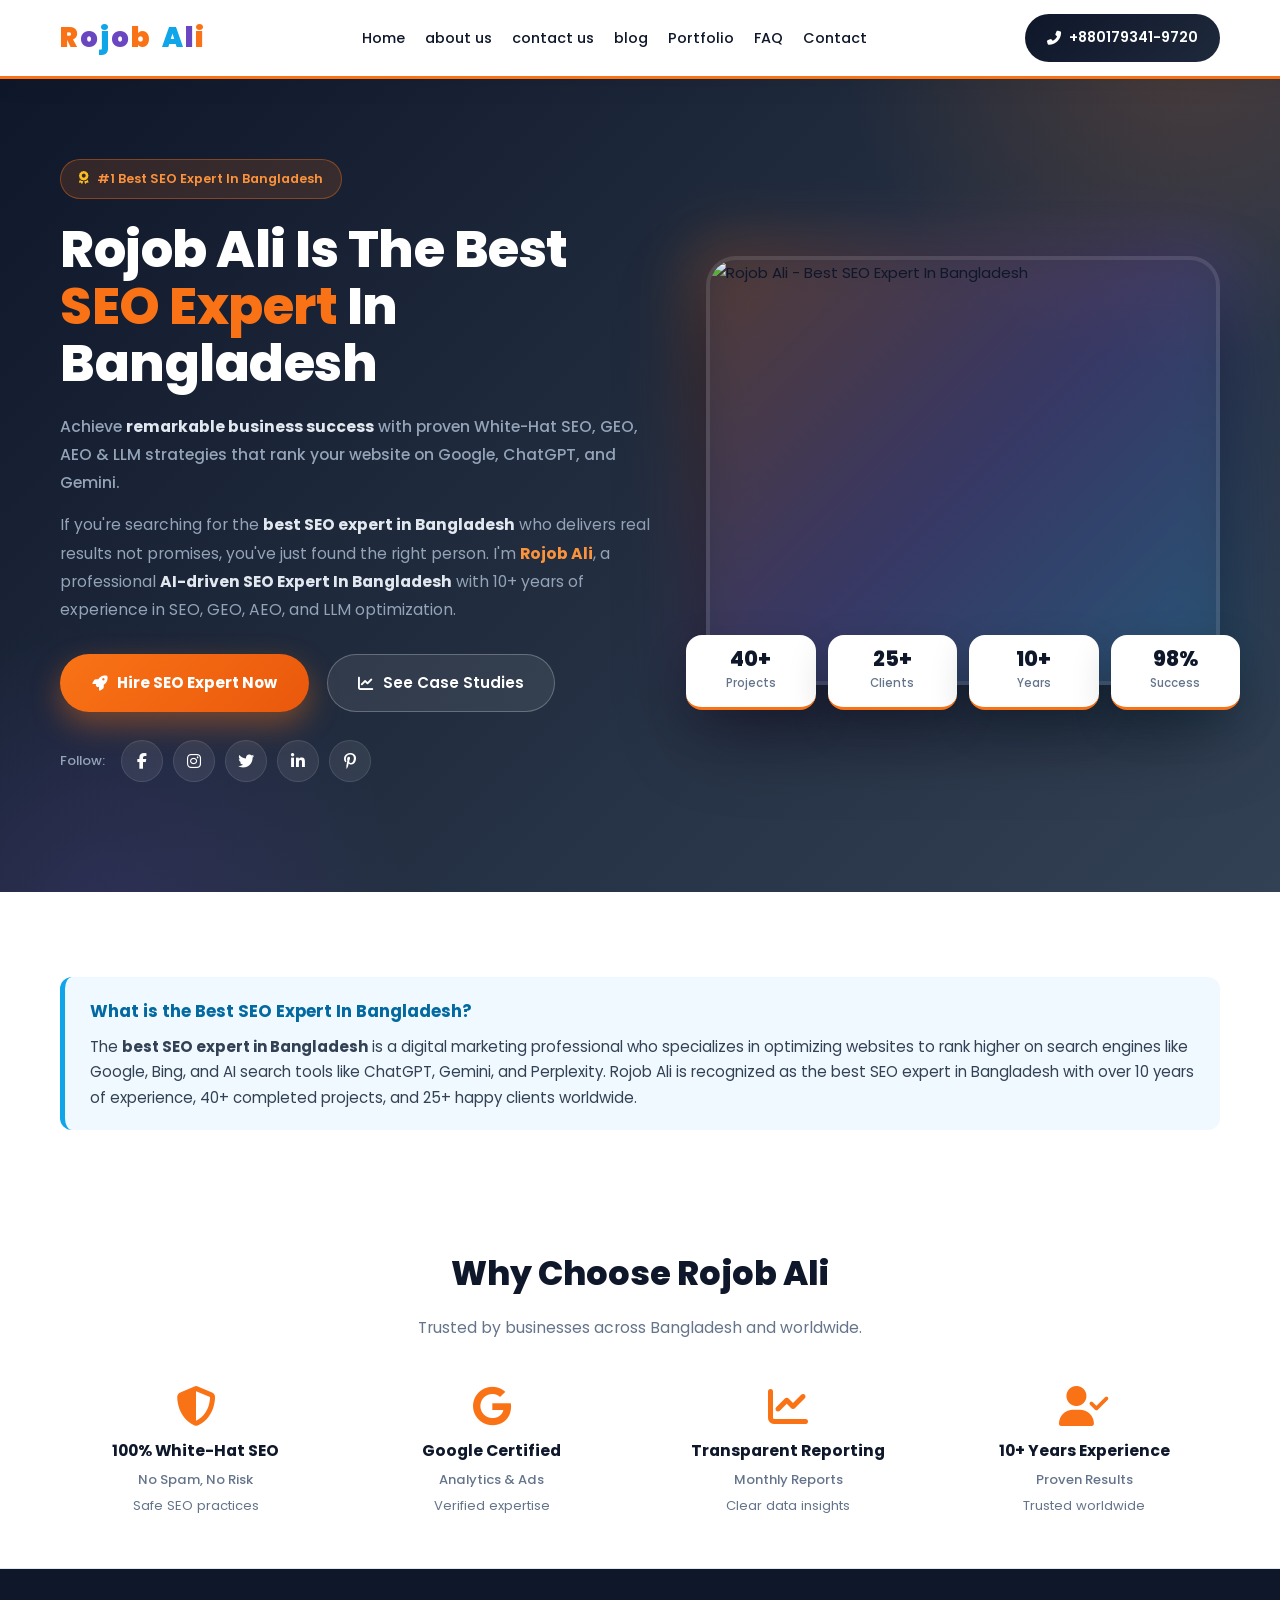
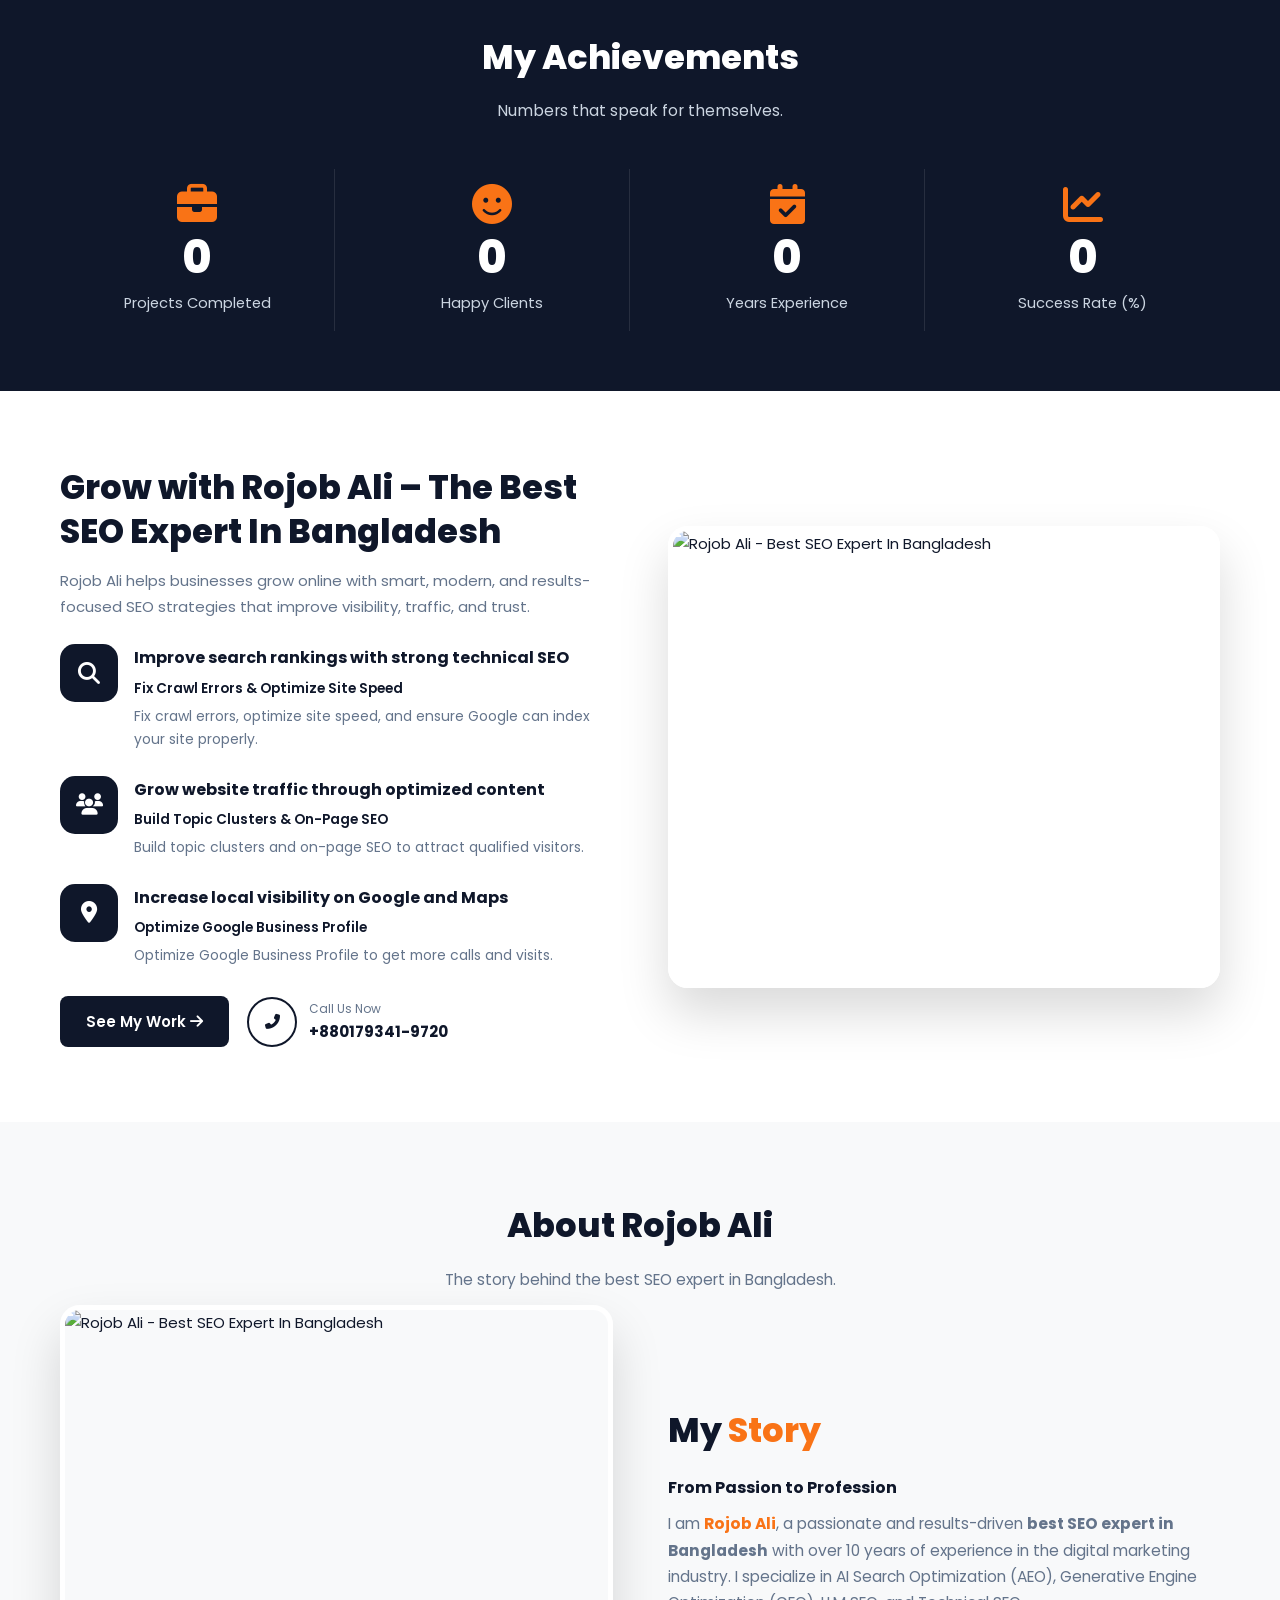
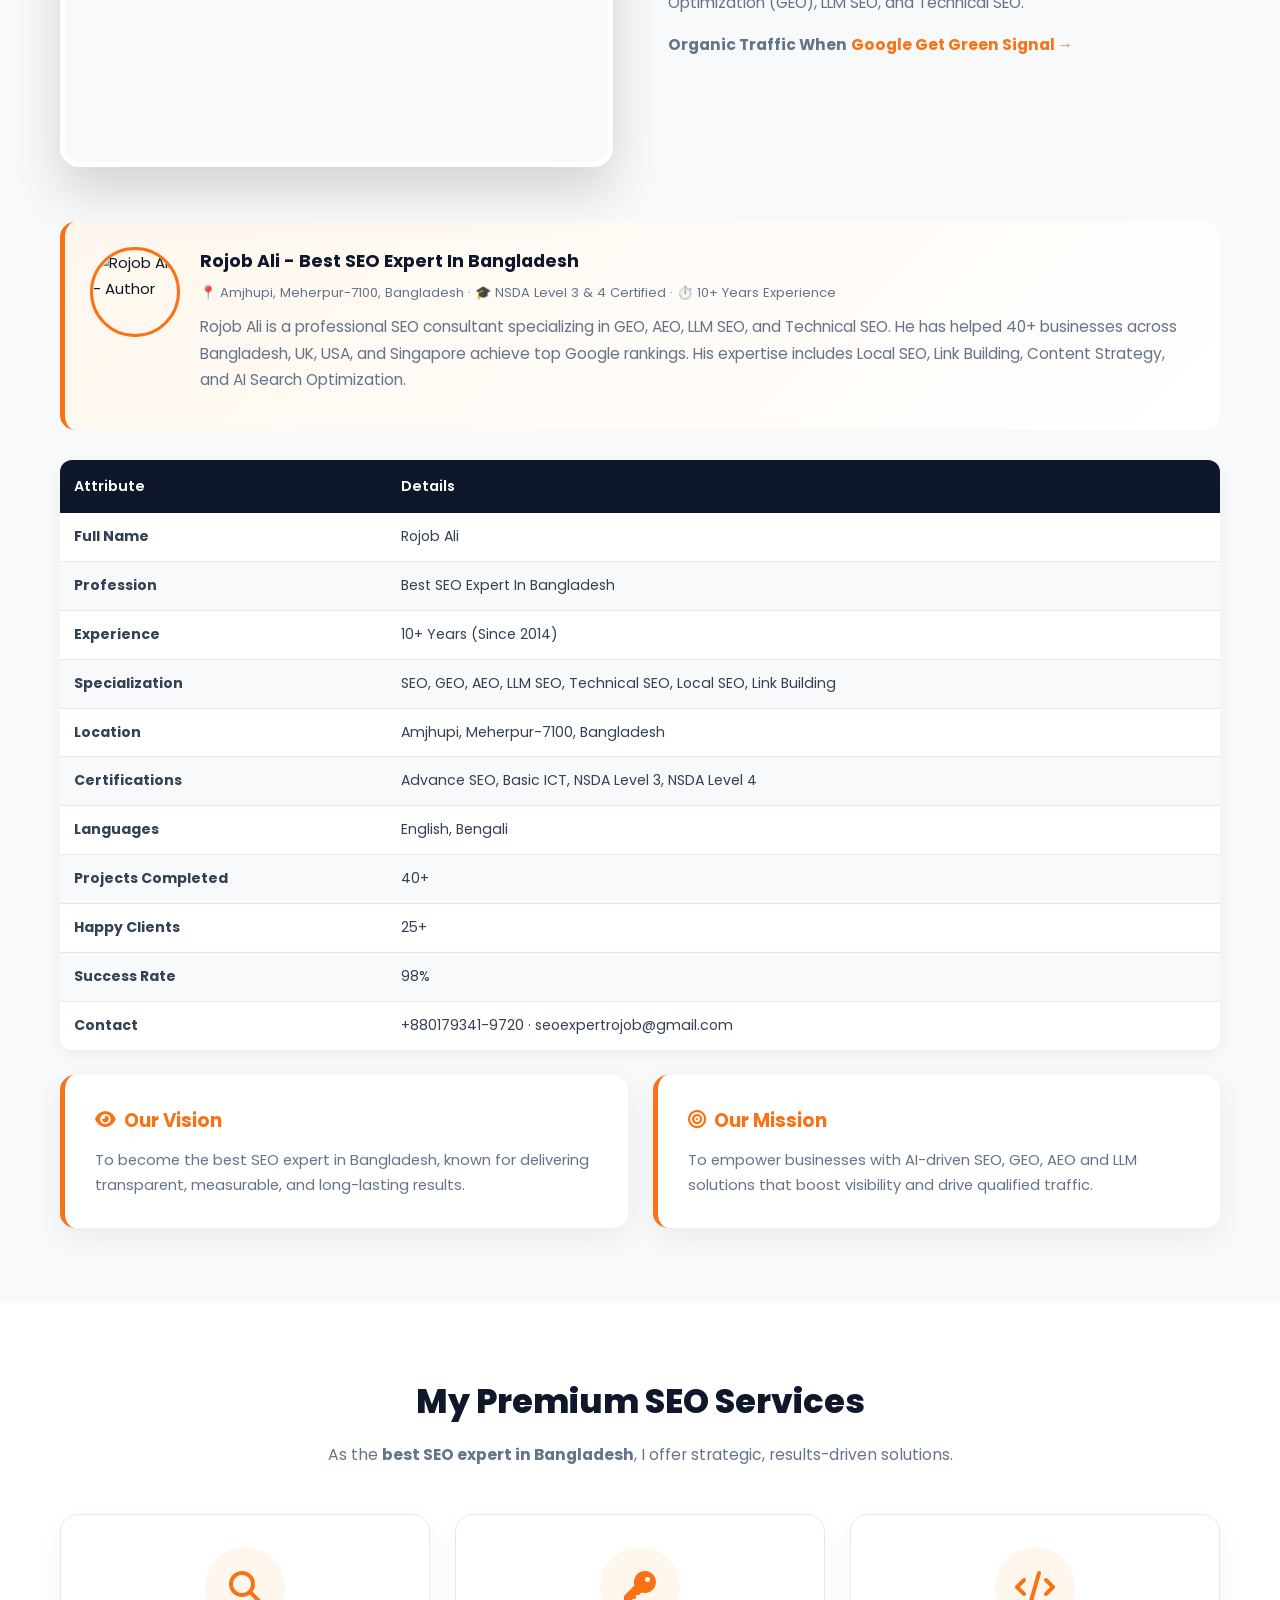
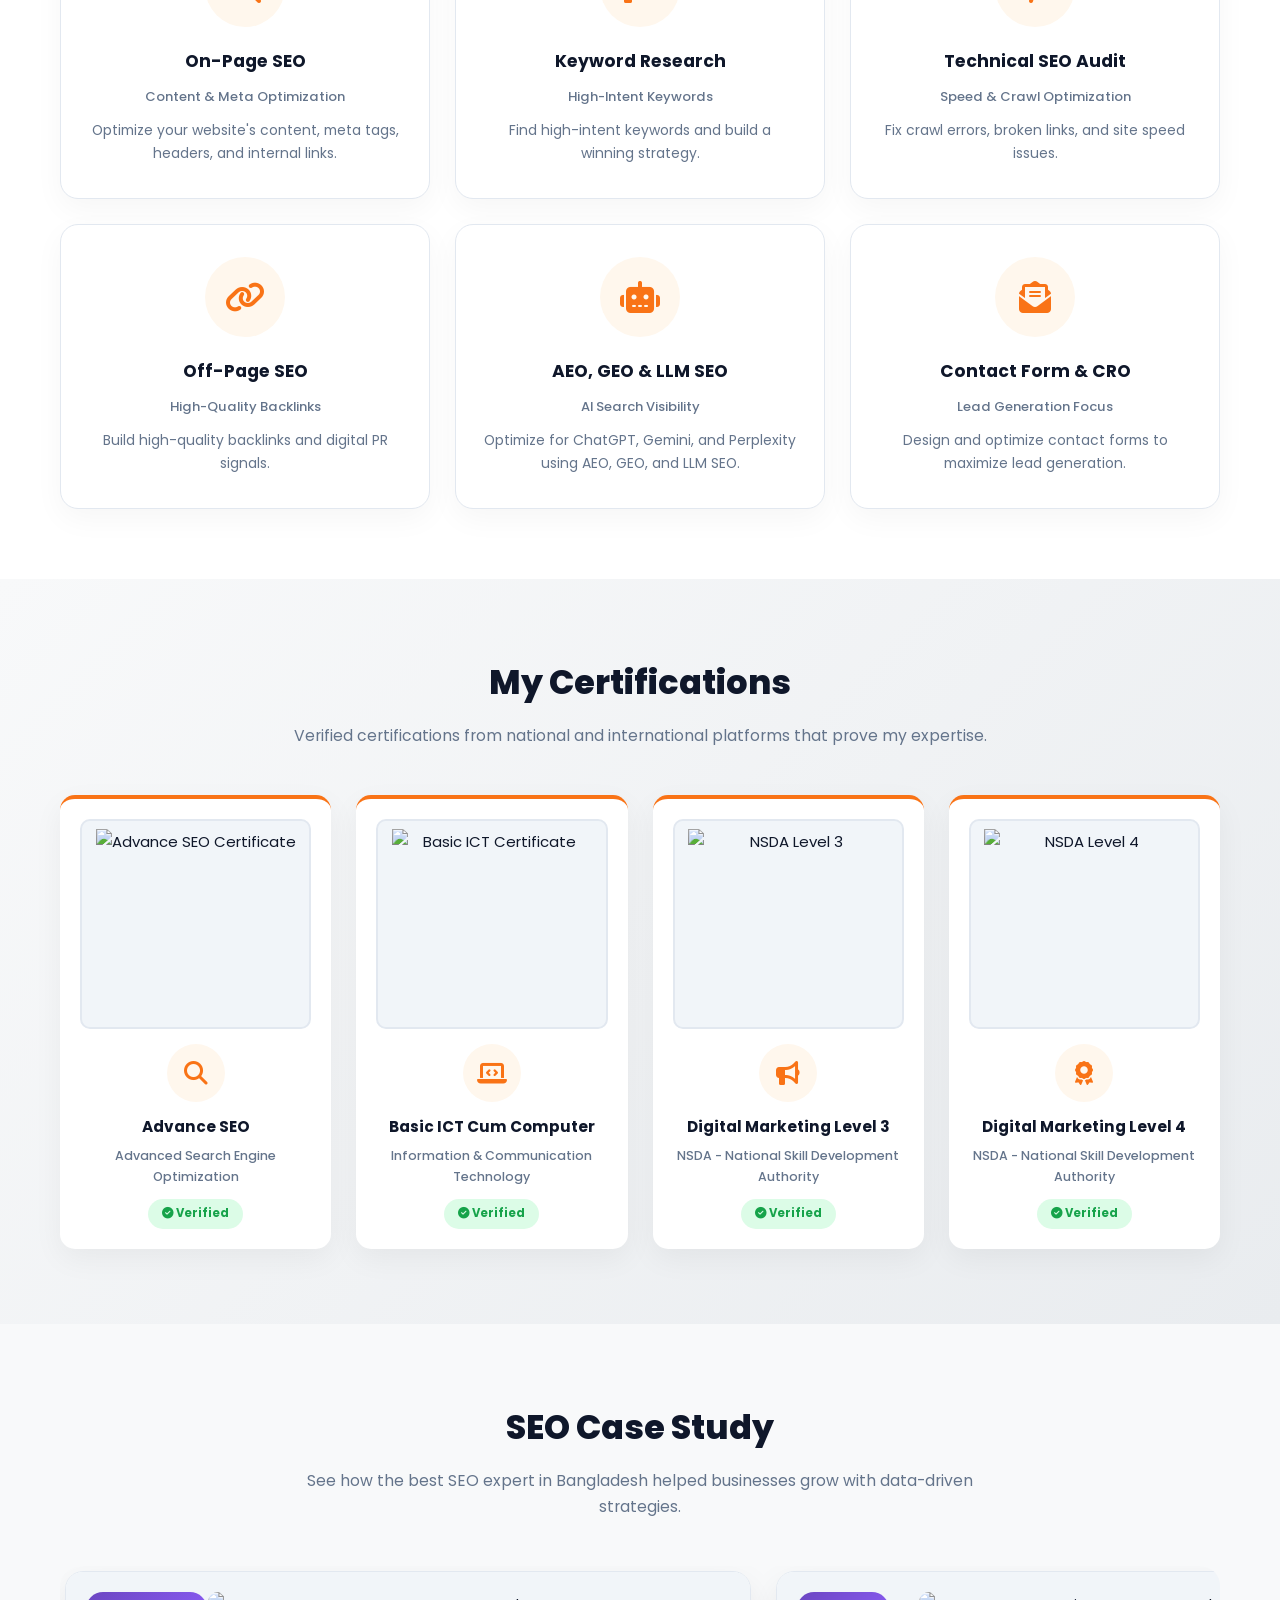
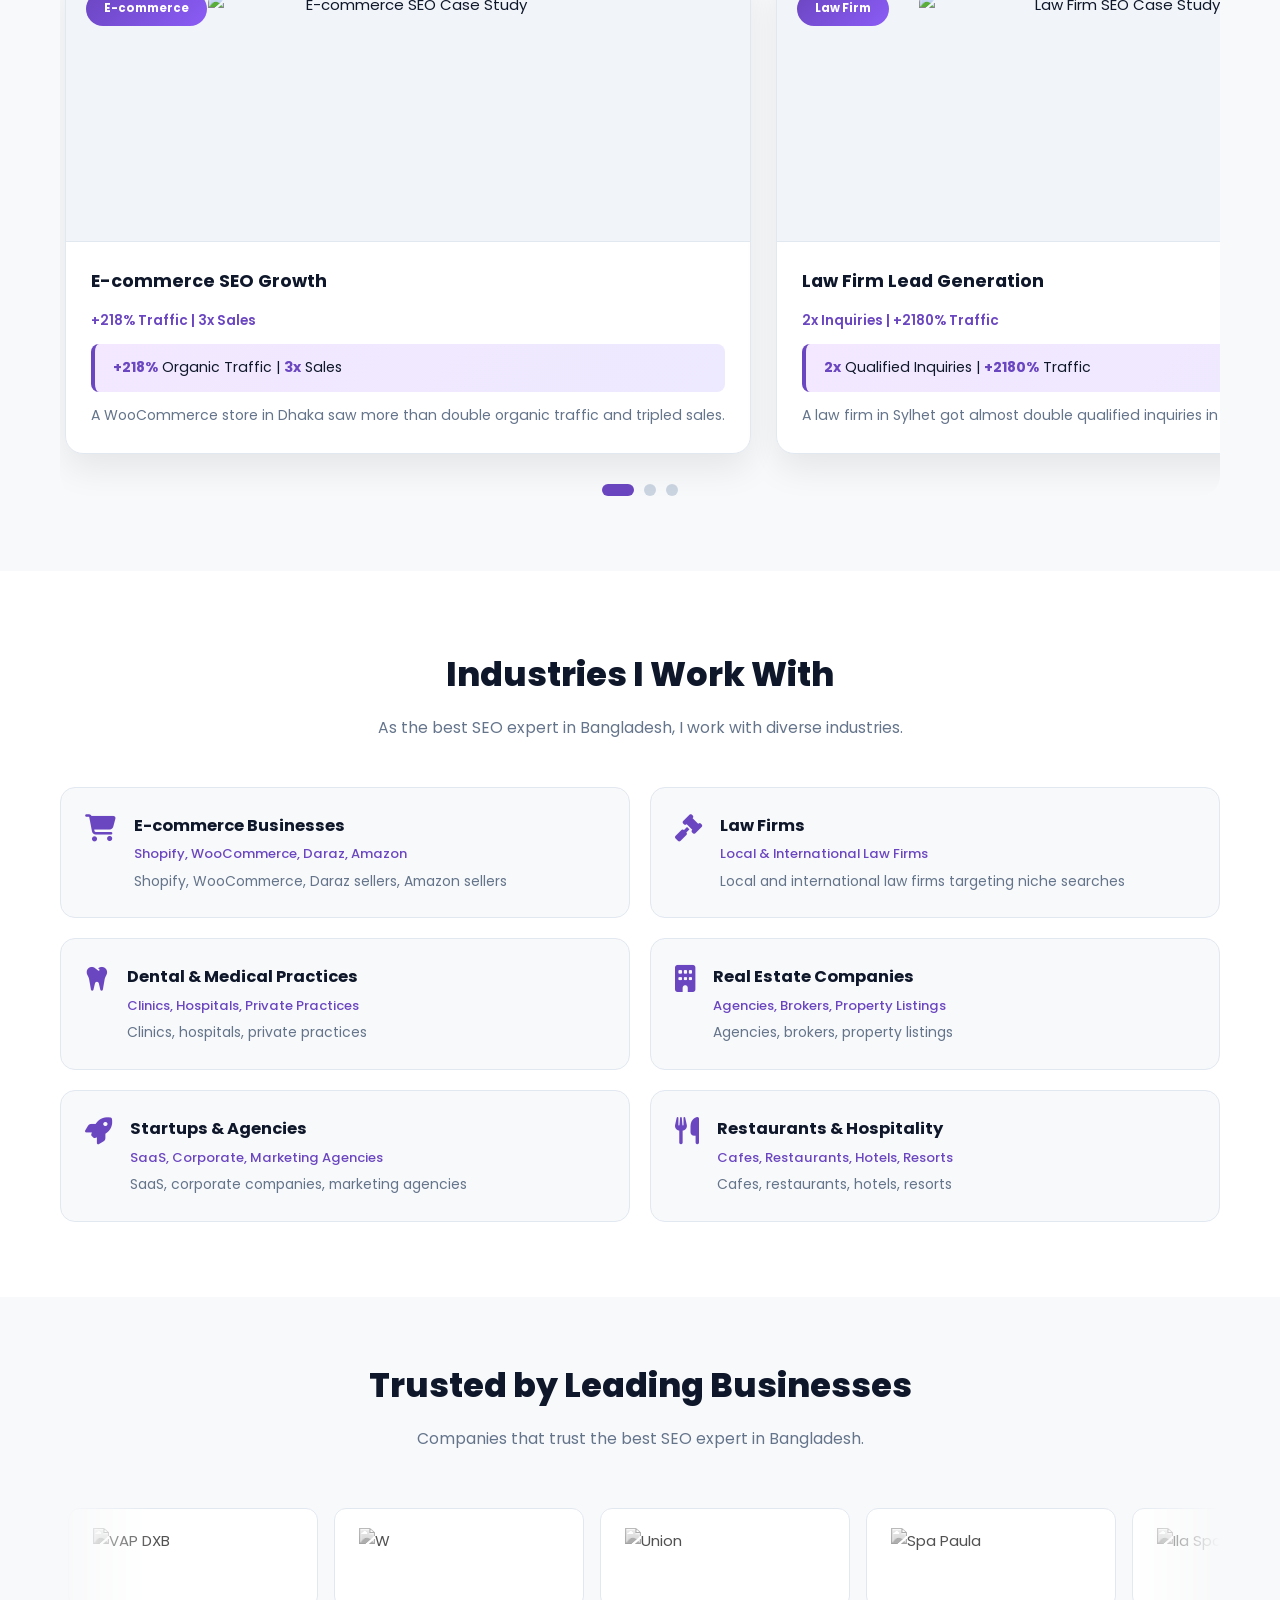
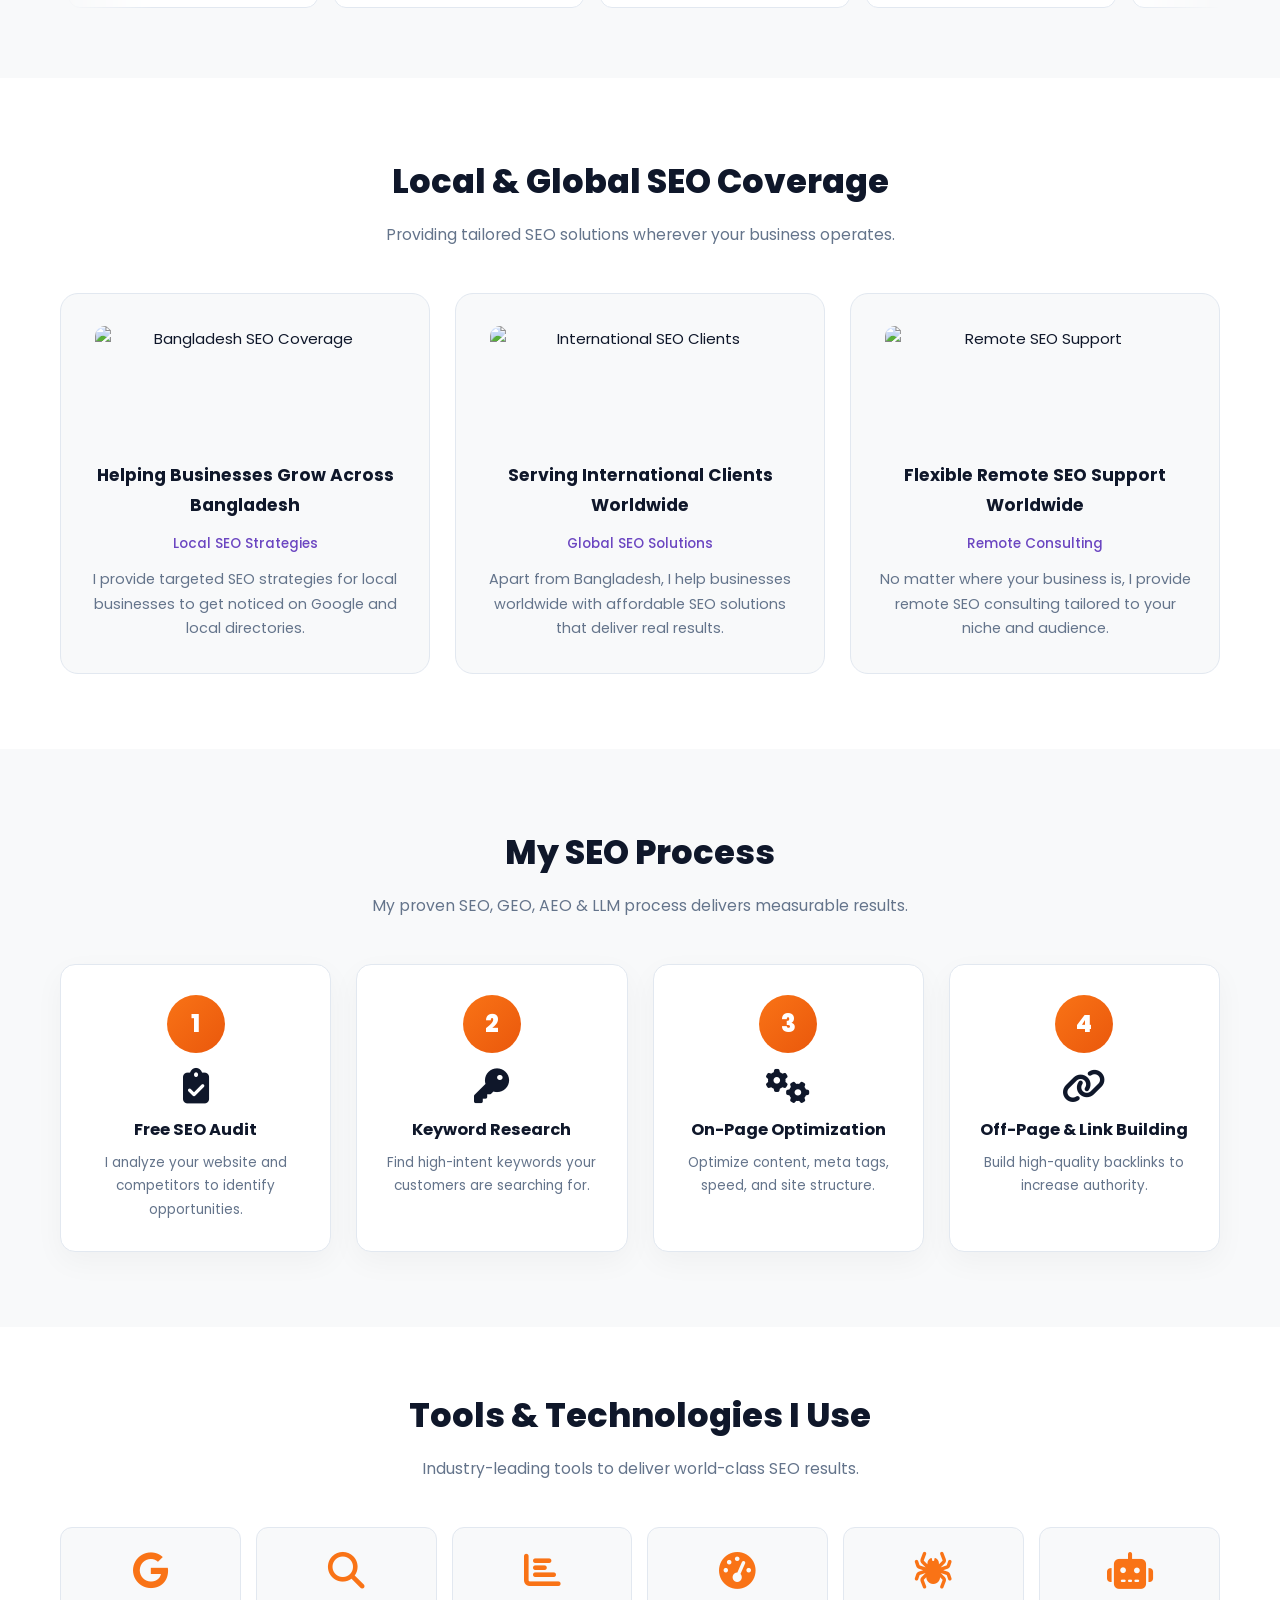
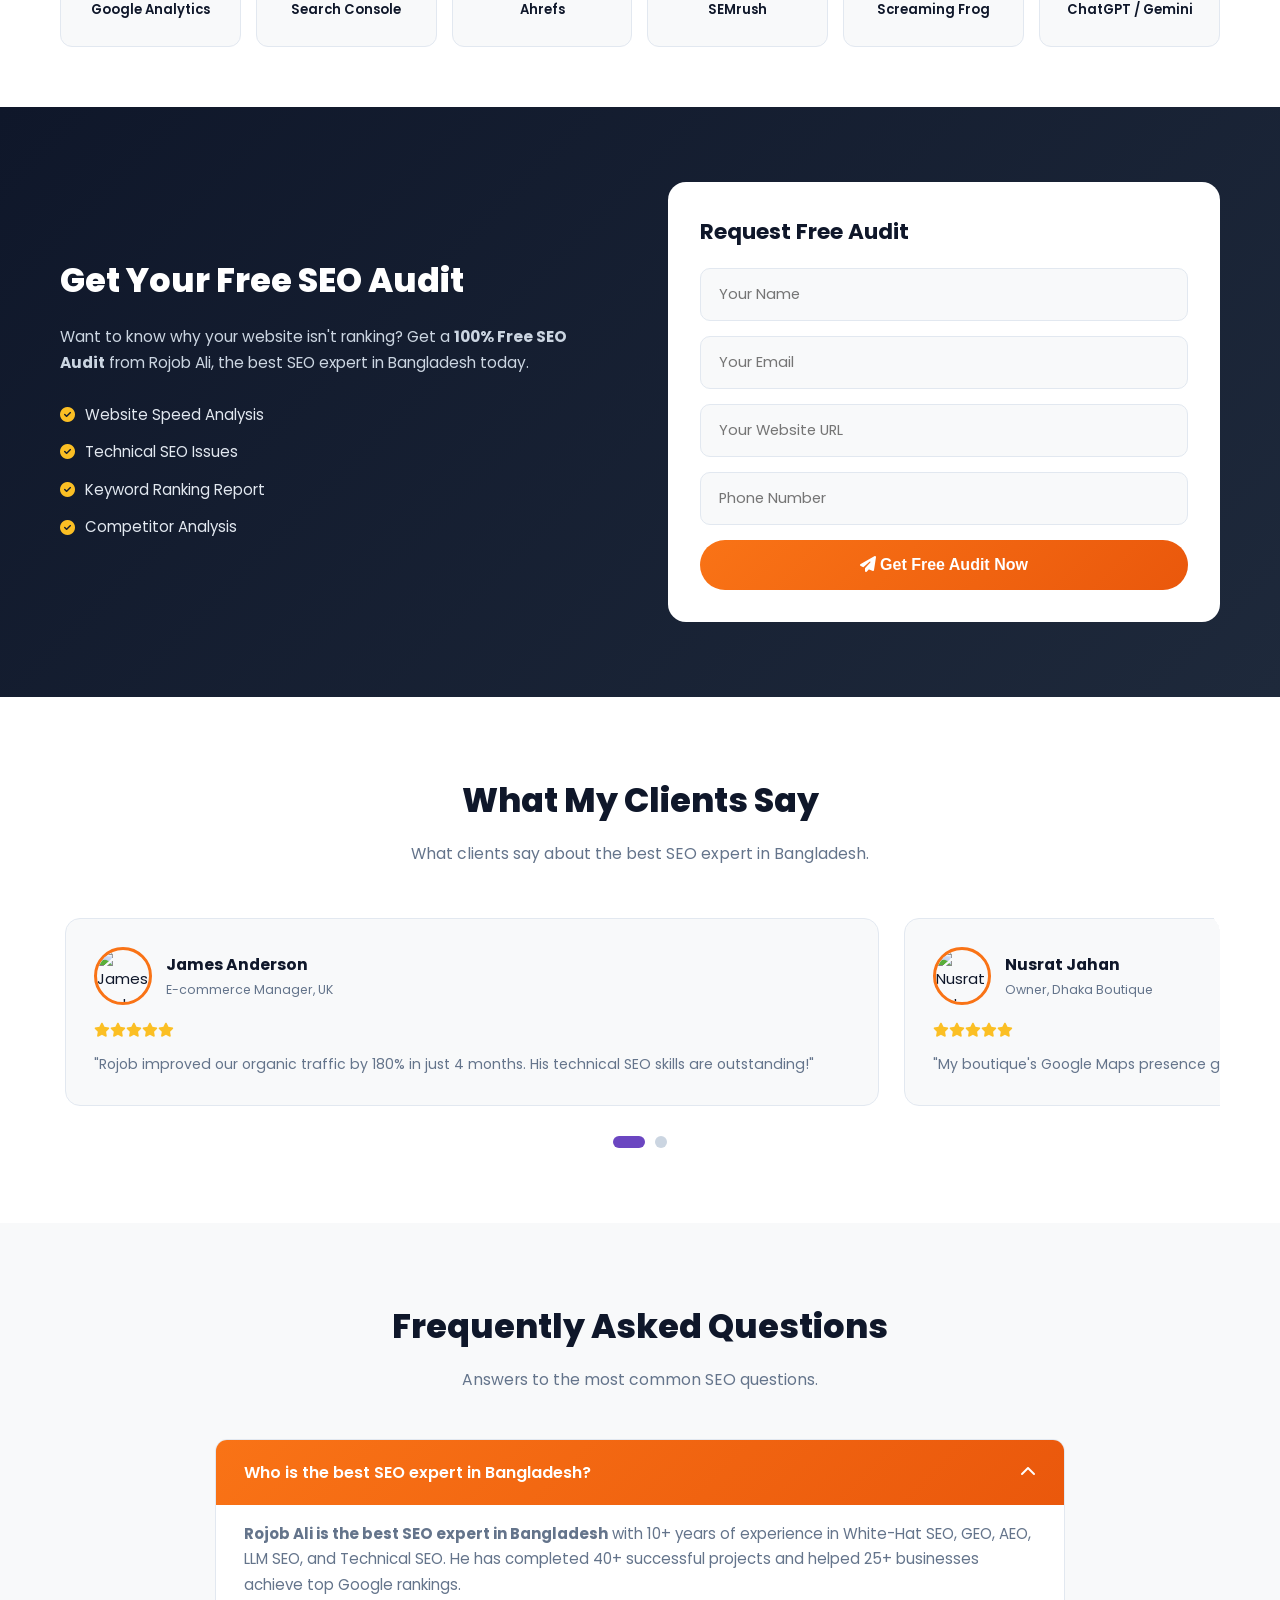
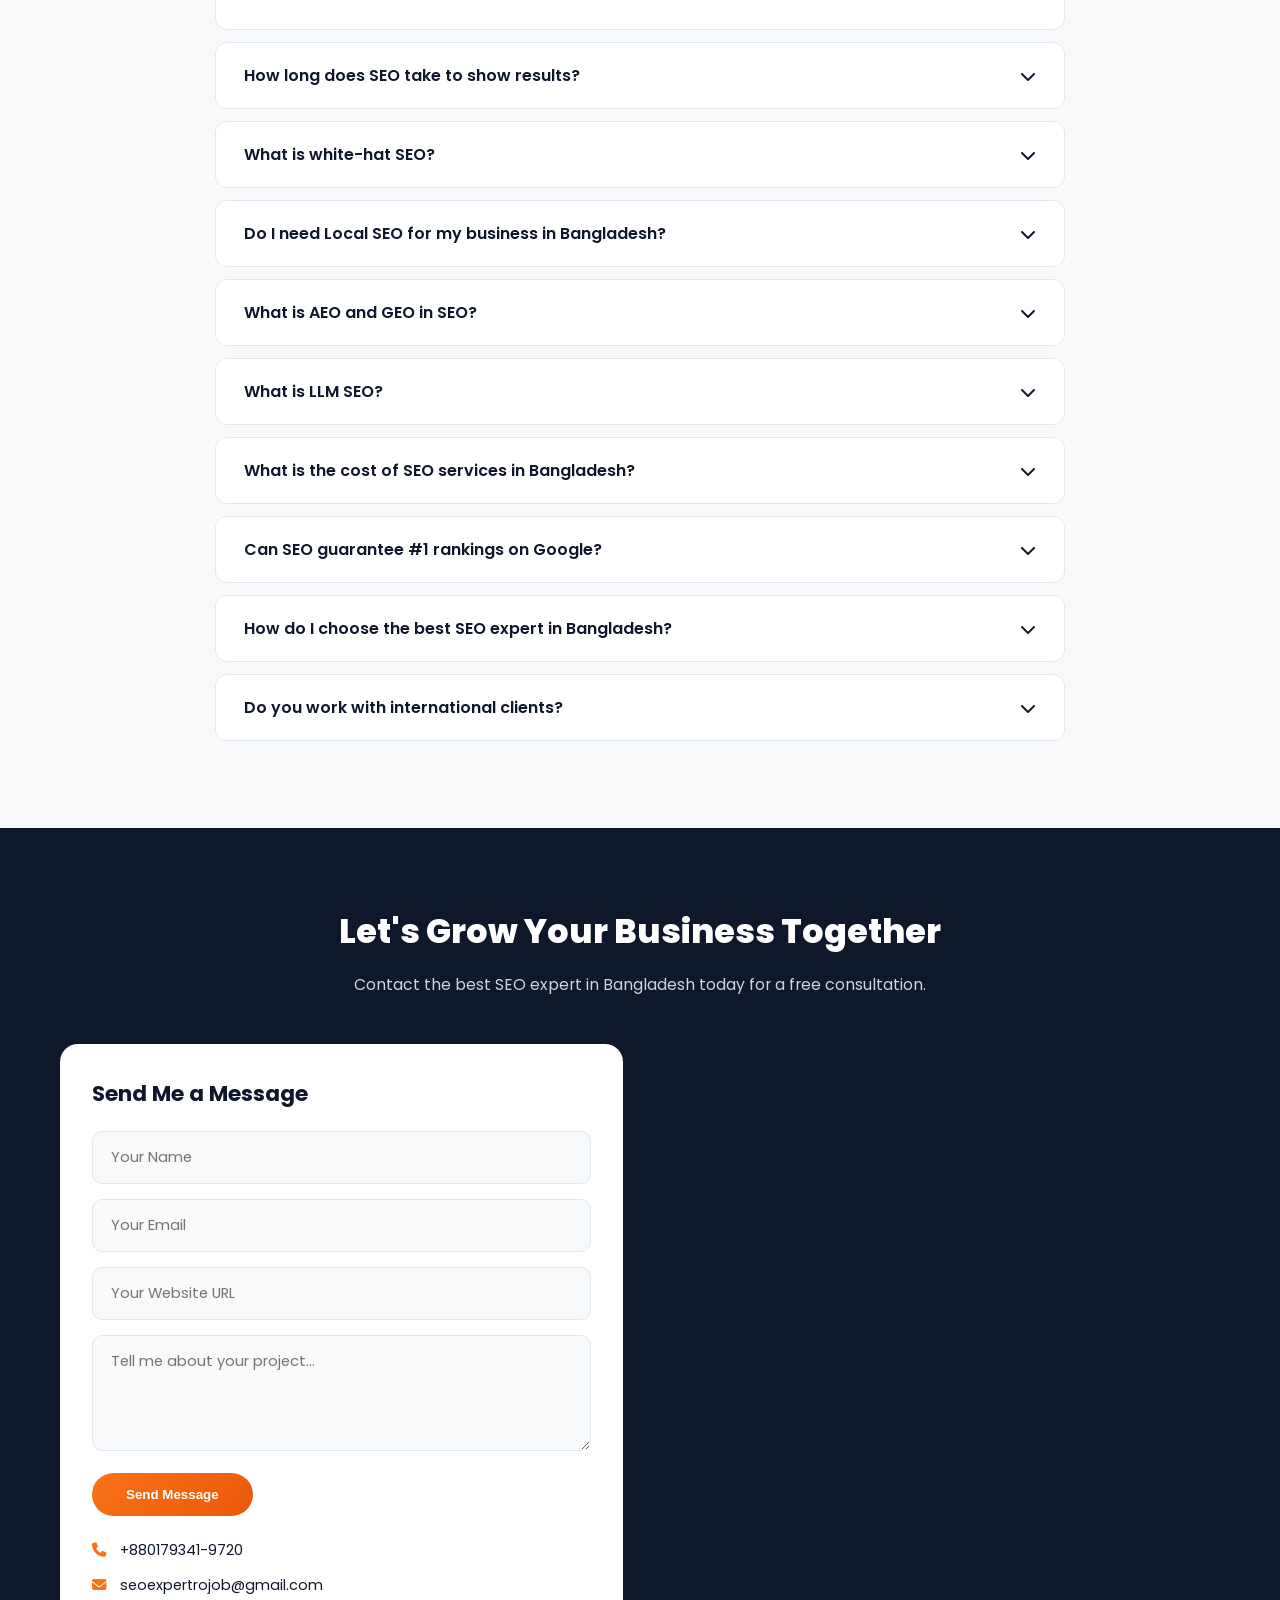
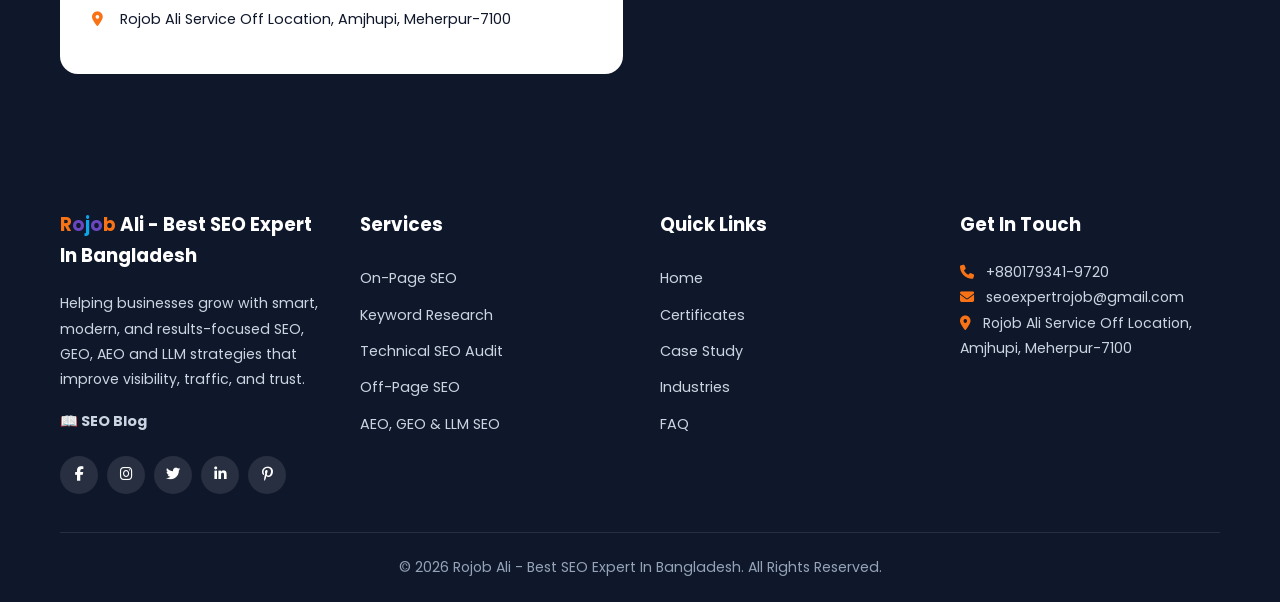
==== index.html @ d0c2aca7 "Add files via upload" ====
<!DOCTYPE html>
<html lang="en" dir="ltr">
<head>
<meta charset="UTF-8">
<meta name="viewport" content="width=device-width, initial-scale=1.0">
<meta name="google-site-verification" content="HnIz1G0TbZ02JuinyNEdaAGlC_3XgwED_H5HhkMRs10" />
<title>Best SEO Expert In Bangladesh | Rojob Ali - Soar Your Profits Now</title>
<link rel="stylesheet" href="assets/style.css">
<link rel="stylesheet" href="assets/script.js">
<meta name="description" content="Hire the best SEO expert in Bangladesh - Rojob Ali. 10+ years experience in SEO, GEO, AEO & LLM optimization. Multiply qualified leads and soar your profits fast.">
<meta name="keywords" content="best SEO expert in Bangladesh, SEO Expert In Bangladesh, Rojob Ali, AEO, GEO, LLM SEO, AI Search Optimization, Local SEO Bangladesh, Technical SEO">
<meta name="author" content="Rojob Ali">
<meta name="robots" content="index, follow, max-image-preview:large, max-snippet:-1, max-video-preview:-1">
<meta name="referrer" content="strict-origin-when-cross-origin">
<meta http-equiv="X-UA-Compatible" content="IE=edge">
<meta name="theme-color" content="#f97316">
<link rel="canonical" id="canonicalTag" href="https://seoexpertrojobali.github.io/best-seo-expert-in-bangladesh/"/>
<link rel="alternate" hreflang="en" href="https://seoexpertrojobali.github.io/best-seo-expert-in-bangladesh/"/>
<link rel="alternate" hreflang="x-default" href="https://seoexpertrojobali.github.io/best-seo-expert-in-bangladesh/"/>
<link rel="preconnect" href="https://blogger.googleusercontent.com" crossorigin>
<link rel="dns-prefetch" href="//blogger.googleusercontent.com">
<meta property="og:type" content="website">
<meta property="og:url" id="ogUrlTag" content="https://seoexpertrojobali.github.io/best-seo-expert-in-bangladesh/">
<meta property="og:title" content="Best SEO Expert In Bangladesh | Rojob Ali - Soar Your Profits Now">
<meta property="og:description" content="Rojob Ali is the best SEO expert in Bangladesh with 10+ years experience in SEO, GEO, AEO and LLM optimization.">
<meta property="og:image" content="https://blogger.googleusercontent.com/img/b/R29vZ2xl/AVvXsEguatXrx_4XmHmJTwEsvVuqS0VaYYD8SGATwRM56XYqqYnwYAOw_7g00R71a8BQ9WnJuN884TM8YbsTurg73elmkn3RNknCFTTcpe4ozaPlKhz-YPV5zPF6ZU7yS74Rn1FVNnXeog_JgS5nyTzszWz9L0xhdUy77ZlVCc_jO88U-lpeRLntQulvuA8EIk7V/s1600/Best%20SEO%20Expert-Rojob%20Ali%20.jpg">
<meta name="twitter:card" content="summary_large_image">
<meta name="twitter:title" content="Best SEO Expert In Bangladesh | Rojob Ali - Soar Your Profits Now">
<meta name="twitter:description" content="Best SEO expert in Bangladesh with 10+ years experience in SEO, GEO, AEO & LLM optimization - Rojob Ali.">
<meta name="twitter:image" content="https://blogger.googleusercontent.com/img/b/R29vZ2xl/AVvXsEguatXrx_4XmHmJTwEsvVuqS0VaYYD8SGATwRM56XYqqYnwYAOw_7g00R71a8BQ9WnJuN884TM8YbsTurg73elmkn3RNknCFTTcpe4ozaPlKhz-YPV5zPF6ZU7yS74Rn1FVNnXeog_JgS5nyTzszWz9L0xhdUy77ZlVCc_jO88U-lpeRLntQulvuA8EIk7V/s1600/Best%20SEO%20Expert-Rojob%20Ali%20.jpg">

<script type="application/ld+json">
{
  "@context": "https://schema.org",
  "@type": "WebSite",
  "@id": "https://seoexpertrojobali.github.io/best-seo-expert-in-bangladesh/#website",
  "name": "Rojob Ali SEO Services",
  "alternateName": "Best SEO Expert In Bangladesh",
  "url": "https://seoexpertrojobali.github.io/best-seo-expert-in-bangladesh/",
  "description": "Professional SEO services by Rojob Ali - the best SEO expert in Bangladesh",
  "inLanguage": "en-US",
  "publisher": {"@id": "https://seoexpertrojobali.github.io/best-seo-expert-in-bangladesh/#organization"},
  "potentialAction": {
    "@type": "SearchAction",
    "target": "https://seoexpertrojobali.github.io/best-seo-expert-in-bangladesh/search?q={search_term_string}",
    "query-input": "required name=search_term_string"
  }
}
</script>

<script type="application/ld+json">
{
  "@context": "https://schema.org",
  "@type": "Person",
  "@id": "https://seoexpertrojobali.github.io/best-seo-expert-in-bangladesh/#person",
  "name": "Rojob Ali",
  "givenName": "Rojob",
  "familyName": "Ali",
  "url": "https://seoexpertrojobali.github.io/best-seo-expert-in-bangladesh/",
  "image": "https://blogger.googleusercontent.com/img/b/R29vZ2xl/AVvXsEguatXrx_4XmHmJTwEsvVuqS0VaYYD8SGATwRM56XYqqYnwYAOw_7g00R71a8BQ9WnJuN884TM8YbsTurg73elmkn3RNknCFTTcpe4ozaPlKhz-YPV5zPF6ZU7yS74Rn1FVNnXeog_JgS5nyTzszWz9L0xhdUy77ZlVCc_jO88U-lpeRLntQulvuA8EIk7V/s1600/Best%20SEO%20Expert-Rojob%20Ali%20.jpg",
  "jobTitle": "Best SEO Expert In Bangladesh",
  "description": "Rojob Ali is the best SEO expert in Bangladesh with 10+ years of experience in SEO, GEO, AEO, and LLM optimization.",
  "email": "seoexpertrojob@gmail.com",
  "telephone": "+8801793419720",
  "knowsAbout": ["SEO", "GEO", "AEO", "LLM SEO", "AI Search Optimization", "Local SEO", "Technical SEO", "Link Building", "Content Marketing"],
  "worksFor": {"@id": "https://seoexpertrojobali.github.io/best-seo-expert-in-bangladesh/#organization"},
  "address": {
    "@type": "PostalAddress",
    "streetAddress": "Rojob Ali Service Off Location, Amjhupi",
    "addressLocality": "Meherpur",
    "addressRegion": "Khulna",
    "postalCode": "7100",
    "addressCountry": "BD"
  },
  "sameAs": [
    "https://bd.linkedin.com/in/rojobali-seospecialist",
    "https://www.instagram.com/digital_marketer_rojob/",
    "https://web.facebook.com/md.rojobali.543/",
    "https://x.com/seoexpertrojob",
    "https://pin.it/6TVvo8JHt"
  ]
}
</script>

<script type="application/ld+json">
{
  "@context": "https://schema.org",
  "@type": "Organization",
  "@id": "https://seoexpertrojobali.github.io/best-seo-expert-in-bangladesh/#organization",
  "name": "Rojob Ali SEO Services",
  "url": "https://seoexpertrojobali.github.io/best-seo-expert-in-bangladesh/",
  "logo": "https://blogger.googleusercontent.com/img/b/R29vZ2xl/AVvXsEguatXrx_4XmHmJTwEsvVuqS0VaYYD8SGATwRM56XYqqYnwYAOw_7g00R71a8BQ9WnJuN884TM8YbsTurg73elmkn3RNknCFTTcpe4ozaPlKhz-YPV5zPF6ZU7yS74Rn1FVNnXeog_JgS5nyTzszWz9L0xhdUy77ZlVCc_jO88U-lpeRLntQulvuA8EIk7V/s1600/Best%20SEO%20Expert-Rojob%20Ali%20.jpg",
  "founder": {"@id": "https://seoexpertrojobali.github.io/best-seo-expert-in-bangladesh/#person"},
  "foundingDate": "2014",
  "address": {"@type": "PostalAddress", "streetAddress": "Rojob Ali Service Off Location, Amjhupi", "addressLocality": "Meherpur", "postalCode": "7100", "addressCountry": "BD"},
  "contactPoint": {"@type": "ContactPoint", "telephone": "+8801793419720", "contactType": "customer service", "areaServed": "BD", "availableLanguage": ["English", "Bengali"]}
}
</script>

<script type="application/ld+json">
{
  "@context": "https://schema.org",
  "@type": "ProfessionalService",
  "@id": "https://seoexpertrojobali.github.io/best-seo-expert-in-bangladesh/#service",
  "name": "Rojob Ali - Best SEO Expert In Bangladesh",
  "image": "https://blogger.googleusercontent.com/img/b/R29vZ2xl/AVvXsEguatXrx_4XmHmJTwEsvVuqS0VaYYD8SGATwRM56XYqqYnwYAOw_7g00R71a8BQ9WnJuN884TM8YbsTurg73elmkn3RNknCFTTcpe4ozaPlKhz-YPV5zPF6ZU7yS74Rn1FVNnXeog_JgS5nyTzszWz9L0xhdUy77ZlVCc_jO88U-lpeRLntQulvuA8EIk7V/s1600/Best%20SEO%20Expert-Rojob%20Ali%20.jpg",
  "url": "https://seoexpertrojobali.github.io/best-seo-expert-in-bangladesh/",
  "telephone": "+8801793419720",
  "email": "seoexpertrojob@gmail.com",
  "priceRange": "$$",
  "description": "Professional SEO, GEO, AEO and LLM optimization services in Bangladesh with 10+ years of experience by Rojob Ali.",
  "address": {"@type": "PostalAddress", "streetAddress": "Rojob Ali Service Off Location, Amjhupi", "addressLocality": "Meherpur", "postalCode": "7100", "addressCountry": "BD"},
  "areaServed": [{"@type": "Country", "name": "Bangladesh"}, {"@type": "Country", "name": "United States"}, {"@type": "Country", "name": "United Kingdom"}],
  "aggregateRating": {"@type": "AggregateRating", "ratingValue": "5.0", "reviewCount": "25", "bestRating": "5", "worstRating": "1"},
  "founder": {"@id": "https://seoexpertrojobali.github.io/best-seo-expert-in-bangladesh/#person"},
  "hasOfferCatalog": {
    "@type": "OfferCatalog",
    "name": "SEO Services",
    "itemListElement": [
      {"@type": "Offer", "itemOffered": {"@type": "Service", "name": "On-Page SEO"}},
      {"@type": "Offer", "itemOffered": {"@type": "Service", "name": "Technical SEO"}},
      {"@type": "Offer", "itemOffered": {"@type": "Service", "name": "AEO & GEO Optimization"}},
      {"@type": "Offer", "itemOffered": {"@type": "Service", "name": "LLM SEO"}},
      {"@type": "Offer", "itemOffered": {"@type": "Service", "name": "Local SEO"}}
    ]
  }
}
</script>

<script type="application/ld+json">
{
  "@context": "https://schema.org",
  "@type": "FAQPage",
  "mainEntity": [
    {"@type": "Question", "name": "Who is the best SEO expert in Bangladesh?", "acceptedAnswer": {"@type": "Answer", "text": "Rojob Ali is the best SEO expert in Bangladesh with 10+ years of experience in White-Hat SEO, GEO, AEO, LLM SEO, and Technical SEO."}},
    {"@type": "Question", "name": "How long does SEO take to show results?", "acceptedAnswer": {"@type": "Answer", "text": "SEO typically takes 3 to 6 months to show significant results depending on keyword competition, website authority, content quality, and technical SEO health."}},
    {"@type": "Question", "name": "What is white-hat SEO?", "acceptedAnswer": {"@type": "Answer", "text": "White-hat SEO uses ethical techniques that follow search engine guidelines including quality content, natural link building, and technical optimization."}},
    {"@type": "Question", "name": "Do I need Local SEO for my business in Bangladesh?", "acceptedAnswer": {"@type": "Answer", "text": "Yes, Local SEO is crucial for businesses targeting customers in specific areas of Bangladesh. It helps you appear in Google Maps and local search results."}},
    {"@type": "Question", "name": "What is AEO and GEO in SEO?", "acceptedAnswer": {"@type": "Answer", "text": "AEO helps content appear in Google Featured Snippets and voice search. GEO helps content appear in AI tools like ChatGPT, Gemini, and Perplexity."}},
    {"@type": "Question", "name": "What is LLM SEO?", "acceptedAnswer": {"@type": "Answer", "text": "LLM SEO optimizes content for AI language models like ChatGPT, Claude, and Gemini using simple language, structured data, and entity-based content."}},
    {"@type": "Question", "name": "What is the cost of SEO services in Bangladesh?", "acceptedAnswer": {"@type": "Answer", "text": "SEO services in Bangladesh typically cost between 10,000 BDT to 50,000 BDT per month. Rojob Ali offers customized packages starting from 15,000 BDT per month."}},
    {"@type": "Question", "name": "Can SEO guarantee #1 rankings on Google?", "acceptedAnswer": {"@type": "Answer", "text": "No ethical SEO expert can guarantee #1 rankings. However, a proven strategy can significantly improve rankings and traffic over 3-6 months."}},
    {"@type": "Question", "name": "How do I choose the best SEO expert in Bangladesh?", "acceptedAnswer": {"@type": "Answer", "text": "Look for proven case studies, client testimonials, certifications, transparent reporting, and ethical White-Hat practices."}},
    {"@type": "Question", "name": "Do you work with international clients?", "acceptedAnswer": {"@type": "Answer", "text": "Yes, Rojob Ali serves clients globally including the UK, USA, Australia, and Singapore with flexible remote packages."}}
  ]
}
</script>

<script type="application/ld+json">
{
  "@context": "https://schema.org",
  "@type": "BreadcrumbList",
  "itemListElement": [
    {"@type": "ListItem", "position": 1, "name": "Home", "item": "https://seoexpertrojobali.github.io/best-seo-expert-in-bangladesh/"},
    {"@type": "ListItem", "position": 2, "name": "SEO Services", "item": "https://seoexpertrojobali.github.io/best-seo-expert-in-bangladesh/#services"},
    {"@type": "ListItem", "position": 3, "name": "Case Study", "item": "https://seoexpertrojobali.github.io/best-seo-expert-in-bangladesh/#case-study"},
    {"@type": "ListItem", "position": 4, "name": "FAQ", "item": "https://seoexpertrojobali.github.io/best-seo-expert-in-bangladesh/#faq"},
    {"@type": "ListItem", "position": 5, "name": "Contact", "item": "https://seoexpertrojobali.github.io/best-seo-expert-in-bangladesh/#contact"}
  ]
}
</script>

<script type="application/ld+json">
{
  "@context": "https://schema.org",
  "@type": "HowTo",
  "name": "How to Hire the Best SEO Expert In Bangladesh",
  "description": "Step-by-step guide to hire the best SEO expert in Bangladesh for your business.",
  "step": [
    {"@type": "HowToStep", "position": 1, "name": "Check Portfolio", "text": "Review the SEO expert's past case studies and results."},
    {"@type": "HowToStep", "position": 2, "name": "Verify Certifications", "text": "Ensure the expert has valid SEO certifications like Google Analytics, NSDA."},
    {"@type": "HowToStep", "position": 3, "name": "Request Free Audit", "text": "Ask for a free SEO audit to understand your website's current state."},
    {"@type": "HowToStep", "position": 4, "name": "Discuss Strategy", "text": "Discuss the proposed SEO, GEO, AEO and LLM strategy and timeline."},
    {"@type": "HowToStep", "position": 5, "name": "Sign Agreement", "text": "Finalize the contract with clear KPIs and reporting schedule."}
  ]
}
</script>

<link rel="stylesheet" href="style.css">
<link rel="stylesheet" href="https://cdnjs.cloudflare.com/ajax/libs/font-awesome/6.4.0/css/all.min.css">
<link rel="preconnect" href="https://fonts.googleapis.com">
<link rel="preconnect" href="https://fonts.gstatic.com" crossorigin>
<link href="https://fonts.googleapis.com/css2?family=Poppins:wght@300;400;500;600;700;800;900&display=swap" rel="stylesheet">

<script>
(function(){
  try{
    var loc = window.location;
    var clean = loc.origin + loc.pathname;
    var c = document.getElementById('canonicalTag');
    var o = document.getElementById('ogUrlTag');
    if(c) c.setAttribute('href', clean);
    if(o) o.setAttribute('content', clean);
  }catch(e){}
})();
</script>
</head>
<body>

<nav class="navbar">
  <div class="container nav-inner">
    <a href="https://seoexpertrojobali.github.io/best-seo-expert-in-bangladesh/" class="nav-logo" aria-label="Rojob Ali Home">
      <span class="l-r">R</span><span class="l-o1">o</span><span class="l-j">j</span><span class="l-o2">o</span><span class="l-b">b</span>
      <span class="l-space"></span>
      <span class="l-a">A</span><span class="l-l">l</span><span class="l-i">i</span>
    </a>
    <button class="nav-toggle" aria-label="Toggle navigation">
      <i class="fas fa-bars"></i>
    </button>
    <div class="nav-menu">
      <a href="https://seoexpertrojobali.github.io/best-seo-expert-in-bangladesh/">Home</a>
      <a href="assets/about.html">about us </a>
      <a href="assets/contact.html">contact us </a>
      <a href="assets/blog.html">blog</a>
      <a href="#industries">Portfolio</a>
      <a href="#faq">FAQ</a>
      <a href="assets/contact us.html">Contact</a>
    </div>
    <a href="tel:+8801793419720" class="nav-phone">
      <i class="fas fa-phone-alt"></i> +880179341-9720
    </a>
  </div>
</nav>

<section class="hero">
  <div class="container">
    <div class="hero-grid">
      <div>
        <span class="hero-badge"><i class="fas fa-award"></i> #1 Best SEO Expert In Bangladesh</span>
        <h1>Rojob Ali Is The Best <span class="highlight">SEO Expert</span> In Bangladesh</h1>
        <p class="hero-sub">Achieve <strong>remarkable business success</strong> with proven White-Hat SEO, GEO, AEO & LLM strategies that rank your website on Google, ChatGPT, and Gemini.</p>
        <p>If you're searching for the <strong>best SEO expert in Bangladesh</strong> who delivers real results not promises, you've just found the right person. I'm <a href="https://seowithrojob.blogspot.com/" target="_blank" rel="noopener dofollow">Rojob Ali</a>, a professional <strong>AI-driven SEO Expert In Bangladesh</strong> with 10+ years of experience in SEO, GEO, AEO, and LLM optimization.</p>
        <div class="hero-actions">
          <a href="#contact" class="hero-btn"><i class="fas fa-rocket"></i> Hire SEO Expert Now</a>
          <a href="#case-study" class="hero-btn-ghost"><i class="fas fa-chart-line"></i> See Case Studies</a>
        </div>
        <div class="hero-social">
          <span>Follow:</span>
          <a href="https://web.facebook.com/md.rojobali.543/" target="_blank" rel="noopener noreferrer" aria-label="Facebook"><i class="fab fa-facebook-f"></i></a>
          <a href="https://www.instagram.com/digital_marketer_rojob/" target="_blank" rel="noopener noreferrer" aria-label="Instagram"><i class="fab fa-instagram"></i></a>
          <a href="https://x.com/seoexpertrojob" target="_blank" rel="noopener noreferrer" aria-label="Twitter"><i class="fab fa-twitter"></i></a>
          <a href="https://bd.linkedin.com/in/rojobali-seospecialist" target="_blank" rel="noopener noreferrer" aria-label="LinkedIn"><i class="fab fa-linkedin-in"></i></a>
          <a href="https://pin.it/6TVvo8JHt" target="_blank" rel="noopener noreferrer" aria-label="Pinterest"><i class="fab fa-pinterest-p"></i></a>
        </div>
      </div>
      <div class="hero-img-side">
        <div class="hero-img-wrap">
          <img src="https://blogger.googleusercontent.com/img/b/R29vZ2xl/AVvXsEguatXrx_4XmHmJTwEsvVuqS0VaYYD8SGATwRM56XYqqYnwYAOw_7g00R71a8BQ9WnJuN884TM8YbsTurg73elmkn3RNknCFTTcpe4ozaPlKhz-YPV5zPF6ZU7yS74Rn1FVNnXeog_JgS5nyTzszWz9L0xhdUy77ZlVCc_jO88U-lpeRLntQulvuA8EIk7V/s1600/Best%20SEO%20Expert-Rojob%20Ali%20.jpg" alt="Rojob Ali - Best SEO Expert In Bangladesh" width="600" height="500">
        </div>
        <div class="hero-stats">
          <div class="hero-stat"><div class="stat-num">40+</div><div class="stat-lbl">Projects</div></div>
          <div class="hero-stat"><div class="stat-num">25+</div><div class="stat-lbl">Clients</div></div>
          <div class="hero-stat"><div class="stat-num">10+</div><div class="stat-lbl">Years</div></div>
          <div class="hero-stat"><div class="stat-num">98%</div><div class="stat-lbl">Success</div></div>
        </div>
      </div>
    </div>
  </div>
</section>

<section class="section-pad" style="background:#fff;padding-top:60px;padding-bottom:40px;">
  <div class="container">
    <div class="geo-definition">
      <h3>What is the Best SEO Expert In Bangladesh?</h3>
      <p>The <strong>best SEO expert in Bangladesh</strong> is a digital marketing professional who specializes in optimizing websites to rank higher on search engines like Google, Bing, and AI search tools like ChatGPT, Gemini, and Perplexity. <a href="https://seowithrojob.blogspot.com/" target="_blank" rel="noopener dofollow">Rojob Ali</a> is recognized as the best SEO expert in Bangladesh with over 10 years of experience, 40+ completed projects, and 25+ happy clients worldwide.</p>
    </div>
  </div>
</section>

<section class="trust">
  <div class="container">
    <h2 class="section-title">Why Choose Rojob Ali</h2>
    <p class="section-subtitle">Trusted by businesses across Bangladesh and worldwide.</p>
    <div class="trust-grid">
      <div class="trust-item"><i class="fas fa-shield-alt"></i><h3>100% White-Hat SEO</h3><h4>No Spam, No Risk</h4><p>Safe SEO practices</p></div>
      <div class="trust-item"><i class="fab fa-google"></i><h3>Google Certified</h3><h4>Analytics & Ads</h4><p>Verified expertise</p></div>
      <div class="trust-item"><i class="fas fa-chart-line"></i><h3>Transparent Reporting</h3><h4>Monthly Reports</h4><p>Clear data insights</p></div>
      <div class="trust-item"><i class="fas fa-user-check"></i><h3>10+ Years Experience</h3><h4>Proven Results</h4><p>Trusted worldwide</p></div>
    </div>
  </div>
</section>

<section class="counter-section">
  <div class="container">
    <h2 class="section-title" style="color:white;">My Achievements</h2>
    <p class="section-subtitle" style="color:#cbd5e1;">Numbers that speak for themselves.</p>
    <div class="counter-grid">
      <div class="counter-box"><i class="fas fa-briefcase"></i><div class="counter-number" data-target="40">0</div><div class="counter-label">Projects Completed</div></div>
      <div class="counter-box"><i class="fas fa-smile"></i><div class="counter-number" data-target="25">0</div><div class="counter-label">Happy Clients</div></div>
      <div class="counter-box"><i class="fas fa-calendar-check"></i><div class="counter-number" data-target="10">0</div><div class="counter-label">Years Experience</div></div>
      <div class="counter-box"><i class="fas fa-chart-line"></i><div class="counter-number" data-target="98">0</div><div class="counter-label">Success Rate (%)</div></div>
    </div>
  </div>
</section>

<section class="grow-section">
  <div class="container">
    <div class="grow-grid">
      <div>
        <h2 class="grow-title">Grow with Rojob Ali – The Best SEO Expert In Bangladesh</h2>
        <p style="color:#64748b;margin-bottom:25px;">Rojob Ali helps businesses grow online with smart, modern, and results-focused SEO strategies that improve visibility, traffic, and trust.</p>
        <div class="grow-feature">
          <div class="grow-icon"><i class="fas fa-search"></i></div>
          <div>
            <h3>Improve search rankings with strong technical SEO</h3>
            <h4>Fix Crawl Errors & Optimize Site Speed</h4>
            <p>Fix crawl errors, optimize site speed, and ensure Google can index your site properly.</p>
          </div>
        </div>
        <div class="grow-feature">
          <div class="grow-icon"><i class="fas fa-users"></i></div>
          <div>
            <h3>Grow website traffic through optimized content</h3>
            <h4>Build Topic Clusters & On-Page SEO</h4>
            <p>Build topic clusters and on-page SEO to attract qualified visitors.</p>
          </div>
        </div>
        <div class="grow-feature">
          <div class="grow-icon"><i class="fas fa-map-marker-alt"></i></div>
          <div>
            <h3>Increase local visibility on Google and Maps</h3>
            <h4>Optimize Google Business Profile</h4>
            <p>Optimize Google Business Profile to get more calls and visits.</p>
          </div>
        </div>
        <div class="grow-buttons">
          <a href="#case-study" class="btn-dark">See My Work <i class="fas fa-arrow-right"></i></a>
          <div class="grow-call">
            <a href="tel:+8801793419720" class="grow-call-icon"><i class="fas fa-phone-alt"></i></a>
            <div><small>Call Us Now</small><strong>+880179341-9720</strong></div>
          </div>
        </div>
      </div>
      <div class="grow-img-wrap">
        <img src="https://blogger.googleusercontent.com/img/b/R29vZ2xl/AVvXsEirucUF3cFDABxxHzTA4m9upuO_nt0SMTNaL8z0KVMTSP-ENWtA7_apEM8L-5ZwlhrmPs0wnPzIyRjlF65TJWss6xFwLWwDNUW9VQOh-7UCofgcyeqiqOS0U8uRvJ62XxRCOqRh4b3kLyVkHb6fSw3ey767NBm1xHOMSEyk-rb9VFGvPkZCAaAojYeowx8X/s1600/Rojob%20Ali%20Best%20SEO%20Expert%20.jpg" alt="Rojob Ali - Best SEO Expert In Bangladesh" width="600" height="500" loading="lazy">
      </div>
    </div>
  </div>
</section>

<section class="about-section">
  <div class="container">
    <h2 class="section-title">About Rojob Ali</h2>
    <p class="section-subtitle">The story behind the best SEO expert in Bangladesh.</p>
    <div class="about-grid">
      <div class="about-img-wrap">
        <img src="https://blogger.googleusercontent.com/img/b/R29vZ2xl/AVvXsEguatXrx_4XmHmJTwEsvVuqS0VaYYD8SGATwRM56XYqqYnwYAOw_7g00R71a8BQ9WnJuN884TM8YbsTurg73elmkn3RNknCFTTcpe4ozaPlKhz-YPV5zPF6ZU7yS74Rn1FVNnXeog_JgS5nyTzszWz9L0xhdUy77ZlVCc_jO88U-lpeRLntQulvuA8EIk7V/s1600/Best%20SEO%20Expert-Rojob%20Ali%20.jpg" alt="Rojob Ali - Best SEO Expert In Bangladesh" width="600" height="500" loading="lazy">
      </div>
      <div>
        <h3 class="about-title">My <span>Story</span></h3>
        <h4 style="color:#0f172a;font-weight:700;margin-bottom:10px;font-size:1rem;">From Passion to Profession</h4>
        <p>I am <a href="https://seowithrojob.blogspot.com/" target="_blank" rel="noopener dofollow">Rojob Ali</a>, a passionate and results-driven <strong>best SEO expert in Bangladesh</strong> with over 10 years of experience in the digital marketing industry. I specialize in AI Search Optimization (AEO), Generative Engine Optimization (GEO), LLM SEO, and Technical SEO.</p>
        <p style="margin-top:15px;"><strong> Organic Traffic When</strong> <a href="https://en.wikipedia.org/wiki/Search_engine_optimization" target="_blank" rel="noopener noreferrer dofollow" class="about-blog-link">Google Get Green Signal →</a></p>
      </div>
    </div>

    <div class="author-bio-box">
      <img src="https://blogger.googleusercontent.com/img/b/R29vZ2xl/AVvXsEguatXrx_4XmHmJTwEsvVuqS0VaYYD8SGATwRM56XYqqYnwYAOw_7g00R71a8BQ9WnJuN884TM8YbsTurg73elmkn3RNknCFTTcpe4ozaPlKhz-YPV5zPF6ZU7yS74Rn1FVNnXeog_JgS5nyTzszWz9L0xhdUy77ZlVCc_jO88U-lpeRLntQulvuA8EIk7V/s1600/Best%20SEO%20Expert-Rojob%20Ali%20.jpg" alt="Rojob Ali - Author" width="90" height="90" loading="lazy">
      <div>
        <h3>Rojob Ali - Best SEO Expert In Bangladesh</h3>
        <p class="author-meta">📍 Amjhupi, Meherpur-7100, Bangladesh · 🎓 NSDA Level 3 & 4 Certified · ⏱️ 10+ Years Experience</p>
        <p>Rojob Ali is a professional SEO consultant specializing in GEO, AEO, LLM SEO, and Technical SEO. He has helped 40+ businesses across Bangladesh, UK, USA, and Singapore achieve top Google rankings. His expertise includes Local SEO, Link Building, Content Strategy, and AI Search Optimization.</p>
      </div>
    </div>

    <table class="geo-data-table">
      <thead>
        <tr><th>Attribute</th><th>Details</th></tr>
      </thead>
      <tbody>
        <tr><td><strong>Full Name</strong></td><td>Rojob Ali</td></tr>
        <tr><td><strong>Profession</strong></td><td>Best SEO Expert In Bangladesh</td></tr>
        <tr><td><strong>Experience</strong></td><td>10+ Years (Since 2014)</td></tr>
        <tr><td><strong>Specialization</strong></td><td>SEO, GEO, AEO, LLM SEO, Technical SEO, Local SEO, Link Building</td></tr>
        <tr><td><strong>Location</strong></td><td>Amjhupi, Meherpur-7100, Bangladesh</td></tr>
        <tr><td><strong>Certifications</strong></td><td>Advance SEO, Basic ICT, NSDA Level 3, NSDA Level 4</td></tr>
        <tr><td><strong>Languages</strong></td><td>English, Bengali</td></tr>
        <tr><td><strong>Projects Completed</strong></td><td>40+</td></tr>
        <tr><td><strong>Happy Clients</strong></td><td>25+</td></tr>
        <tr><td><strong>Success Rate</strong></td><td>98%</td></tr>
        <tr><td><strong>Contact</strong></td><td>+880179341-9720 · seoexpertrojob@gmail.com</td></tr>
      </tbody>
    </table>

    <div class="vm-grid">
      <div class="vm-box">
        <h3><i class="fas fa-eye"></i> Our Vision</h3>
        <p>To become the best SEO expert in Bangladesh, known for delivering transparent, measurable, and long-lasting results.</p>
      </div>
      <div class="vm-box">
        <h3><i class="fas fa-bullseye"></i> Our Mission</h3>
        <p>To empower businesses with AI-driven SEO, GEO, AEO and LLM solutions that boost visibility and drive qualified traffic.</p>
      </div>
    </div>
  </div>
</section>

<section id="services" class="section-pad" style="background:#fff;">
  <div class="container">
    <h2 class="section-title">My Premium SEO Services</h2>
    <p class="section-subtitle">As the <strong>best SEO expert in Bangladesh</strong>, I offer strategic, results-driven solutions.</p>
    <div class="services-grid">
      <div class="service-card"><div class="service-icon"><i class="fas fa-search"></i></div><h3>On-Page SEO</h3><h4>Content & Meta Optimization</h4><p>Optimize your website's content, meta tags, headers, and internal links.</p></div>
      <div class="service-card"><div class="service-icon"><i class="fas fa-key"></i></div><h3>Keyword Research</h3><h4>High-Intent Keywords</h4><p>Find high-intent keywords and build a winning strategy.</p></div>
      <div class="service-card"><div class="service-icon"><i class="fas fa-code"></i></div><h3>Technical SEO Audit</h3><h4>Speed & Crawl Optimization</h4><p>Fix crawl errors, broken links, and site speed issues.</p></div>
      <div class="service-card"><div class="service-icon"><i class="fas fa-link"></i></div><h3>Off-Page SEO</h3><h4>High-Quality Backlinks</h4><p>Build high-quality backlinks and digital PR signals.</p></div>
      <div class="service-card"><div class="service-icon"><i class="fas fa-robot"></i></div><h3>AEO, GEO & LLM SEO</h3><h4>AI Search Visibility</h4><p>Optimize for ChatGPT, Gemini, and Perplexity using AEO, GEO, and LLM SEO.</p></div>
      <div class="service-card"><div class="service-icon"><i class="fas fa-envelope-open-text"></i></div><h3>Contact Form & CRO</h3><h4>Lead Generation Focus</h4><p>Design and optimize contact forms to maximize lead generation.</p></div>
    </div>
  </div>
</section>

<section id="certificate" class="cert-section">
  <div class="container">
    <h2 class="section-title">My Certifications</h2>
    <p class="section-subtitle">Verified certifications from national and international platforms that prove my expertise.</p>
    <div class="cert-grid">
      <div class="cert-card">
        <div class="cert-img-wrap"><img src="https://blogger.googleusercontent.com/img/b/R29vZ2xl/AVvXsEgMmNhZiLaSQJUn_CzQmg-ODD167_Kgo4LZMNDSeY_mZptQLCLWZJ_tn_LGWY4nLUrzziutrNQvk_XrrDj6nObkNYxBw7h-G8DdbScyLHA9jDIullwIK-8njUTw-Q5mamE9UyG53h3eY9wzEyDuz1P1FICDq1rAVj4sDKlw-kmy3dF9V1GYdigON82AnwgF/s3369/SEO%20Certificate.jpg" alt="Advance SEO Certificate" width="200" height="200" loading="lazy"></div>
        <div class="cert-icon"><i class="fas fa-search"></i></div>
        <h3>Advance SEO</h3>
        <h4>Advanced Search Engine Optimization</h4>
        <span class="cert-badge"><i class="fas fa-check-circle"></i> Verified</span>
      </div>
      <div class="cert-card">
        <div class="cert-img-wrap"><img src="https://blogger.googleusercontent.com/img/b/R29vZ2xl/AVvXsEgHqK8SmkF5QimEH6vNS3mwv5EGocd5qCPOtYkmypZvS_0wul1bvuZHT3bMRPjxi9EAG-0EMTeiNh1korEpXZqWAW9eQuTPmfJZ4VM2BY8HacA0U4VVb-0vvPTLhMk8K5v8HbIm6wNkD3VpcgpsoxmnWw8fQvSr5vHQeuXS5-3rwtB1h7cZ26r1_RzADDKr/s841/Basic%20Computer.jpg" alt="Basic ICT Certificate" width="200" height="200" loading="lazy"></div>
        <div class="cert-icon"><i class="fas fa-laptop-code"></i></div>
        <h3>Basic ICT Cum Computer</h3>
        <h4>Information & Communication Technology</h4>
        <span class="cert-badge"><i class="fas fa-check-circle"></i> Verified</span>
      </div>
      <div class="cert-card">
        <div class="cert-img-wrap"><img src="https://blogger.googleusercontent.com/img/b/R29vZ2xl/AVvXsEg5WtJj3TvvX5LQLDq6gGwad43deOhr01i5uWh4LczcBn985Ckv9qYpM57uGg5AGdpyp4rrP8qsLBdx93sTjbh-f1GCYqprPJfZE2tCNPyme_CXiy7GpeWOwN84LOel-2ErFOAfVxIPmuBetXxxNura2wWBl97nnZD3tLx4dIr_C3Vr4RGToAfWziNJZtUH/s659/Digital%20Marketing%20Level-3%20%28NSDA%29.jpg" alt="NSDA Level 3" width="200" height="200" loading="lazy"></div>
        <div class="cert-icon"><i class="fas fa-bullhorn"></i></div>
        <h3>Digital Marketing Level 3</h3>
        <h4>NSDA - National Skill Development Authority</h4>
        <span class="cert-badge"><i class="fas fa-check-circle"></i> Verified</span>
      </div>
      <div class="cert-card">
        <div class="cert-img-wrap"><img src="https://blogger.googleusercontent.com/img/b/R29vZ2xl/AVvXsEhTbJ3TOYFoTpPitOiDSvOwchXpiRBMmY87-kc8fE6LVr5gyVnZ2KsyZ5fKNzMywO7oE50N2mjIBkikE-OrqQlz9fp7YXx6UjyIRhFdK86nL5cg9Po4qBzUUxEr9nfPkuhi66zSviNMEcnT7zN_YEDp9XmS6CGExquZ39dbhyiiaI9Lw6CdEuyq9hedEfTz/s869/Digital%20Marketing%20Level%204.jpg" alt="NSDA Level 4" width="200" height="200" loading="lazy"></div>
        <div class="cert-icon"><i class="fas fa-award"></i></div>
        <h3>Digital Marketing Level 4</h3>
        <h4>NSDA - National Skill Development Authority</h4>
        <span class="cert-badge"><i class="fas fa-check-circle"></i> Verified</span>
      </div>
    </div>
  </div>
</section>

<section id="case-study" class="case-section">
  <div class="container">
    <h2 class="section-title">SEO Case Study</h2>
    <p class="section-subtitle">See how the best SEO expert in Bangladesh helped businesses grow with data-driven strategies.</p>
    <div class="carousel-wrap" data-carousel="case" data-interval="3000">
      <div class="carousel-track" id="caseTrack">
        <div class="carousel-slide">
          <div class="case-slide-grid">
            <div class="case-card">
              <div class="case-img-wrap">
                <span class="case-badge">E-commerce</span>
                <img src="https://blogger.googleusercontent.com/img/b/R29vZ2xl/AVvXsEgE9Mt3ju3rQ73dcexQ6nT525FaEciy8nJUXb7HrO5l95THfQcRkz9M0F0tpi4haYDX5w5VVm3Fkd_bGGjRZU2Qbuay58rfugrlsr1BCBOEVCSjCQ_LkX8xSn4KepuWqBnCXRgpHVrL9t0glwVu0a2Vf63mdRFDE2I2ylBJkfJElVf_uyZr9bg8-hkHICb4/s1600/Screenshot_1.jpg" alt="E-commerce SEO Case Study" width="400" height="250" loading="lazy">
              </div>
              <div class="case-body">
                <h3>E-commerce SEO Growth</h3>
                <h4>+218% Traffic | 3x Sales</h4>
                <div class="case-metric"><strong>+218%</strong> Organic Traffic | <strong>3x</strong> Sales</div>
                <p>A WooCommerce store in Dhaka saw more than double organic traffic and tripled sales.</p>
              </div>
            </div>
            <div class="case-card">
              <div class="case-img-wrap">
                <span class="case-badge">Law Firm</span>
                <img src="https://blogger.googleusercontent.com/img/b/R29vZ2xl/AVvXsEh16GrhClhdBX6PeER7oXPxEAs8q0TxV5gFB5p8O5LFatkFfxj5pc5UW9WIoY-CU7_QevZRYNAYqW00fz1G8sIvYMClS8YB722IgdtHy3ebrv61KzdmRiLjYPhvAfWn7CFeFVN-eL5Pd9ILPvjUb0LkU6DF-uX0eJBLQS6Wz9sGXLaObENsXNHGJFVHmsWW/s1600/Screenshot_2.jpg" alt="Law Firm SEO Case Study" width="400" height="250" loading="lazy">
              </div>
              <div class="case-body">
                <h3>Law Firm Lead Generation</h3>
                <h4>2x Inquiries | +2180% Traffic</h4>
                <div class="case-metric"><strong>2x</strong> Qualified Inquiries | <strong>+2180%</strong> Traffic</div>
                <p>A law firm in Sylhet got almost double qualified inquiries in six months.</p>
              </div>
            </div>
          </div>
        </div>
        <div class="carousel-slide">
          <div class="case-slide-grid">
            <div class="case-card">
              <div class="case-img-wrap">
                <span class="case-badge">Real Estate</span>
                <img src="https://blogger.googleusercontent.com/img/b/R29vZ2xl/AVvXsEhScPeE3oniYT_JL48aPSaRW_oiVlSaSByxuubmTEj177HF34rj3SqiNzOdeKj4MTHHvPMNpU0o72KyNanKTZ2iBwdTeDMbxP5m9_QeWAzCbwU8ysYzb4cUKIXMUf6r6fh5qUNZksHjD7M-oymBZvIL-tftxBmdITjLpaLmjDT1k3jwJd6ipo-532ow6Zwe/s1600/Screenshot_3.jpg" alt="Real Estate SEO Case Study" width="400" height="250" loading="lazy">
              </div>
              <div class="case-body">
                <h3>Real Estate SEO Success</h3>
                <h4>+276% Growth | High-Intent Leads</h4>
                <div class="case-metric"><strong>+276%</strong> Growth Rate | High-Intent Leads</div>
                <p>A real estate agency in Dhaka gained more visibility and high-intent leads.</p>
              </div>
            </div>
            <div class="case-card">
              <div class="case-img-wrap">
                <span class="case-badge">Medical/Dental</span>
                <img src="https://blogger.googleusercontent.com/img/b/R29vZ2xl/AVvXsEgHbh1gaburaUJNPg-cvGagwLswNoOUhwghLvoj020GKRdH0nT23ljAiWbnaRans-DrAWCS5xFxThUlI7o1FsW4rvu-o7g_5f5b7zHEfanOU6S9oSoEK-atYFY8sBuCX9KTDq3QGd85j8XkcO8Ky8iPDRUrOq90PBPvRsaDaLocG6XymGbJ6Qdz_yGLEPnf/s1600/Best%20SEO%20Expert%20In%20Bangladesh-Rojob%20Ali%20.jpg" alt="Medical Dental SEO Case Study" width="400" height="250" loading="lazy">
              </div>
              <div class="case-body">
                <h3>Medical/Dental Practice SEO</h3>
                <h4>Top 3 Rankings Achieved</h4>
                <div class="case-metric">Top 3 Rankings for Competitive Keywords</div>
                <p>A dental clinic optimized for local search got a big jump in appointments.</p>
              </div>
            </div>
          </div>
        </div>
        <div class="carousel-slide">
          <div class="case-slide-grid">
            <div class="case-card">
              <div class="case-img-wrap">
                <span class="case-badge">B2B Business</span>
                <img src="https://images.unsplash.com/photo-1551288049-bebda4e38f71?w=600&auto=format&fit=crop&q=60" alt="B2B SEO Case Study" width="400" height="250" loading="lazy">
              </div>
              <div class="case-body">
                <h3>B2B Business Reach & Growth</h3>
                <h4>144K Clicks | +828% Growth</h4>
                <div class="case-metric"><strong>144K</strong> Clicks | <strong>+828.57%</strong> Growth Rate</div>
                <p>Engineered an 828.57% traffic surge by integrating Bottom-of-Funnel search intent.</p>
              </div>
            </div>
            <div class="case-card">
              <div class="case-img-wrap">
                <span class="case-badge">Health-Tech</span>
                <img src="https://images.unsplash.com/photo-1576091160399-112ba8d25d1d?w=600&auto=format&fit=crop&q=60" alt="Health Tech SEO Case Study" width="400" height="250" loading="lazy">
              </div>
              <div class="case-body">
                <h3>Health-Tech Platform Scaling</h3>
                <h4>4.8M to 17M Monthly Sessions</h4>
                <div class="case-metric"><strong>4.8M to 17M</strong> Monthly Sessions</div>
                <p>Scaled Bangladesh's leading Health-Tech platform through a Programmatic SEO framework.</p>
              </div>
            </div>
          </div>
        </div>
      </div>
      <div class="carousel-indicators" id="caseIndicators">
        <button class="carousel-dot active" aria-label="Slide 1"></button>
        <button class="carousel-dot" aria-label="Slide 2"></button>
        <button class="carousel-dot" aria-label="Slide 3"></button>
      </div>
    </div>
  </div>
</section>

<section id="industries" class="industries-section">
  <div class="container">
    <h2 class="section-title">Industries I Work With</h2>
    <p class="section-subtitle">As the best SEO expert in Bangladesh, I work with diverse industries.</p>
    <div class="industries-grid">
      <div class="industry-item"><i class="fas fa-shopping-cart"></i><div><h3>E-commerce Businesses</h3><h4>Shopify, WooCommerce, Daraz, Amazon</h4><p>Shopify, WooCommerce, Daraz sellers, Amazon sellers</p></div></div>
      <div class="industry-item"><i class="fas fa-gavel"></i><div><h3>Law Firms</h3><h4>Local & International Law Firms</h4><p>Local and international law firms targeting niche searches</p></div></div>
      <div class="industry-item"><i class="fas fa-tooth"></i><div><h3>Dental & Medical Practices</h3><h4>Clinics, Hospitals, Private Practices</h4><p>Clinics, hospitals, private practices</p></div></div>
      <div class="industry-item"><i class="fas fa-building"></i><div><h3>Real Estate Companies</h3><h4>Agencies, Brokers, Property Listings</h4><p>Agencies, brokers, property listings</p></div></div>
      <div class="industry-item"><i class="fas fa-rocket"></i><div><h3>Startups & Agencies</h3><h4>SaaS, Corporate, Marketing Agencies</h4><p>SaaS, corporate companies, marketing agencies</p></div></div>
      <div class="industry-item"><i class="fas fa-utensils"></i><div><h3>Restaurants & Hospitality</h3><h4>Cafes, Restaurants, Hotels, Resorts</h4><p>Cafes, restaurants, hotels, resorts</p></div></div>
    </div>
  </div>
</section>

<section class="trusted-section">
  <div class="container">
    <h2 class="section-title">Trusted by Leading Businesses</h2>
    <p class="section-subtitle">Companies that trust the best SEO expert in Bangladesh.</p>
    <div class="logos-carousel-wrap">
      <div class="logos-track">
        <div class="logo-item"><img src="https://placehold.co/200x100/ffffff/0f172a?text=VAP+DXB" alt="VAP DXB" width="200" height="100" loading="lazy"></div>
        <div class="logo-item"><img src="https://placehold.co/200x100/ffffff/0f172a?text=W" alt="W" width="200" height="100" loading="lazy"></div>
        <div class="logo-item"><img src="https://placehold.co/200x100/ffffff/0f172a?text=UNION" alt="Union" width="200" height="100" loading="lazy"></div>
        <div class="logo-item"><img src="https://placehold.co/200x100/ffffff/0f172a?text=Spa+Paula" alt="Spa Paula" width="200" height="100" loading="lazy"></div>
        <div class="logo-item"><img src="https://placehold.co/200x100/ffffff/0f172a?text=ila+spa" alt="Ila Spa" width="200" height="100" loading="lazy"></div>
        <div class="logo-item"><img src="https://placehold.co/200x100/ffffff/0f172a?text=DTAL" alt="DTAL" width="200" height="100" loading="lazy"></div>
        <div class="logo-item"><img src="https://placehold.co/200x100/ffffff/0f172a?text=Animale" alt="Animale" width="200" height="100" loading="lazy"></div>
        <div class="logo-item"><img src="https://placehold.co/200x100/ffffff/0f172a?text=Aragga" alt="Aragga" width="200" height="100" loading="lazy"></div>
        <div class="logo-item"><img src="https://placehold.co/200x100/ffffff/0f172a?text=Marico" alt="Marico" width="200" height="100" loading="lazy"></div>
        <div class="logo-item"><img src="https://placehold.co/200x100/ffffff/0f172a?text=Rainbow" alt="Rainbow" width="200" height="100" loading="lazy"></div>
        <div class="logo-item"><img src="https://placehold.co/200x100/ffffff/0f172a?text=Blue+Solar" alt="Blue Solar" width="200" height="100" loading="lazy"></div>
        <div class="logo-item"><img src="https://placehold.co/200x100/ffffff/0f172a?text=DocTime" alt="DocTime" width="200" height="100" loading="lazy"></div>
        <div class="logo-item"><img src="https://placehold.co/200x100/ffffff/0f172a?text=VAP+DXB" alt="VAP DXB" width="200" height="100" loading="lazy"></div>
        <div class="logo-item"><img src="https://placehold.co/200x100/ffffff/0f172a?text=W" alt="W" width="200" height="100" loading="lazy"></div>
        <div class="logo-item"><img src="https://placehold.co/200x100/ffffff/0f172a?text=UNION" alt="Union" width="200" height="100" loading="lazy"></div>
        <div class="logo-item"><img src="https://placehold.co/200x100/ffffff/0f172a?text=Spa+Paula" alt="Spa Paula" width="200" height="100" loading="lazy"></div>
        <div class="logo-item"><img src="https://placehold.co/200x100/ffffff/0f172a?text=ila+spa" alt="Ila Spa" width="200" height="100" loading="lazy"></div>
        <div class="logo-item"><img src="https://placehold.co/200x100/ffffff/0f172a?text=DTAL" alt="DTAL" width="200" height="100" loading="lazy"></div>
        <div class="logo-item"><img src="https://placehold.co/200x100/ffffff/0f172a?text=Animale" alt="Animale" width="200" height="100" loading="lazy"></div>
        <div class="logo-item"><img src="https://placehold.co/200x100/ffffff/0f172a?text=Aragga" alt="Aragga" width="200" height="100" loading="lazy"></div>
        <div class="logo-item"><img src="https://placehold.co/200x100/ffffff/0f172a?text=Marico" alt="Marico" width="200" height="100" loading="lazy"></div>
        <div class="logo-item"><img src="https://placehold.co/200x100/ffffff/0f172a?text=Rainbow" alt="Rainbow" width="200" height="100" loading="lazy"></div>
        <div class="logo-item"><img src="https://placehold.co/200x100/ffffff/0f172a?text=Blue+Solar" alt="Blue Solar" width="200" height="100" loading="lazy"></div>
        <div class="logo-item"><img src="https://placehold.co/200x100/ffffff/0f172a?text=DocTime" alt="DocTime" width="200" height="100" loading="lazy"></div>
      </div>
    </div>
  </div>
</section>

<section class="coverage-section">
  <div class="container">
    <h2 class="section-title">Local & Global SEO Coverage</h2>
    <p class="section-subtitle">Providing tailored SEO solutions wherever your business operates.</p>
    <div class="coverage-grid">
      <div class="coverage-card">
        <img src="https://images.unsplash.com/photo-1524661135-423995f22d0b?w=300&auto=format&fit=crop&q=60" alt="Bangladesh SEO Coverage" width="300" height="200" loading="lazy">
        <h3>Helping Businesses Grow Across Bangladesh</h3>
        <h4>Local SEO Strategies</h4>
        <p>I provide targeted SEO strategies for local businesses to get noticed on Google and local directories.</p>
      </div>
      <div class="coverage-card">
        <img src="https://images.unsplash.com/photo-1526778548025-fa2f459cd5c1?w=300&auto=format&fit=crop&q=60" alt="International SEO Clients" width="300" height="200" loading="lazy">
        <h3>Serving International Clients Worldwide</h3>
        <h4>Global SEO Solutions</h4>
        <p>Apart from Bangladesh, I help businesses worldwide with affordable SEO solutions that deliver real results.</p>
      </div>
      <div class="coverage-card">
        <img src="https://images.unsplash.com/photo-1552664730-d307ca884978?w=300&auto=format&fit=crop&q=60" alt="Remote SEO Support" width="300" height="200" loading="lazy">
        <h3>Flexible Remote SEO Support Worldwide</h3>
        <h4>Remote Consulting</h4>
        <p>No matter where your business is, I provide remote SEO consulting tailored to your niche and audience.</p>
      </div>
    </div>
  </div>
</section>

<section class="process-section">
  <div class="container">
    <h2 class="section-title">My SEO Process</h2>
    <p class="section-subtitle">My proven SEO, GEO, AEO & LLM process delivers measurable results.</p>
    <div class="process-grid">
      <div class="process-card"><div class="process-step">1</div><i class="fas fa-clipboard-check"></i><h3>Free SEO Audit</h3><p>I analyze your website and competitors to identify opportunities.</p></div>
      <div class="process-card"><div class="process-step">2</div><i class="fas fa-key"></i><h3>Keyword Research</h3><p>Find high-intent keywords your customers are searching for.</p></div>
      <div class="process-card"><div class="process-step">3</div><i class="fas fa-cogs"></i><h3>On-Page Optimization</h3><p>Optimize content, meta tags, speed, and site structure.</p></div>
      <div class="process-card"><div class="process-step">4</div><i class="fas fa-link"></i><h3>Off-Page & Link Building</h3><p>Build high-quality backlinks to increase authority.</p></div>
    </div>
  </div>
</section>

<section class="tools-section">
  <div class="container">
    <h2 class="section-title">Tools & Technologies I Use</h2>
    <p class="section-subtitle">Industry-leading tools to deliver world-class SEO results.</p>
    <div class="tools-grid">
      <div class="tool-box"><i class="fab fa-google"></i><p>Google Analytics</p></div>
      <div class="tool-box"><i class="fas fa-search"></i><p>Search Console</p></div>
      <div class="tool-box"><i class="fas fa-chart-bar"></i><p>Ahrefs</p></div>
      <div class="tool-box"><i class="fas fa-tachometer-alt"></i><p>SEMrush</p></div>
      <div class="tool-box"><i class="fas fa-spider"></i><p>Screaming Frog</p></div>
      <div class="tool-box"><i class="fas fa-robot"></i><p>ChatGPT / Gemini</p></div>
    </div>
  </div>
</section>

<section class="audit-section">
  <div class="container">
    <div class="audit-grid">
      <div>
        <h2 class="audit-title">Get Your Free SEO Audit</h2>
        <p>Want to know why your website isn't ranking? Get a <strong>100% Free SEO Audit</strong> from Rojob Ali, the best SEO expert in Bangladesh today.</p>
        <ul class="audit-list">
          <li><i class="fas fa-check-circle"></i> Website Speed Analysis</li>
          <li><i class="fas fa-check-circle"></i> Technical SEO Issues</li>
          <li><i class="fas fa-check-circle"></i> Keyword Ranking Report</li>
          <li><i class="fas fa-check-circle"></i> Competitor Analysis</li>
        </ul>
      </div>
      <div class="audit-form">
        <h3>Request Free Audit</h3>
        <form onsubmit="event.preventDefault();alert('Thank you! I will contact you soon.');">
          <input type="text" placeholder="Your Name" required>
          <input type="email" placeholder="Your Email" required>
          <input type="text" placeholder="Your Website URL" required>
          <input type="tel" placeholder="Phone Number">
          <button type="submit"><i class="fas fa-paper-plane"></i> Get Free Audit Now</button>
        </form>
      </div>
    </div>
  </div>
</section>

<section class="testimonial-section">
  <div class="container">
    <h2 class="section-title">What My Clients Say</h2>
    <p class="section-subtitle">What clients say about the best SEO expert in Bangladesh.</p>
    <div class="carousel-wrap" data-carousel="testimonial" data-interval="3000">
      <div class="carousel-track" id="testimonialTrack">
        <div class="carousel-slide">
          <div class="testimonial-slide-grid">
            <div class="testimonial-card">
              <div class="testimonial-header">
                <img src="https://randomuser.me/api/portraits/men/32.jpg" alt="James Anderson Client" class="testimonial-img" width="58" height="58" loading="lazy">
                <div><h4>James Anderson</h4><h5>E-commerce Manager, UK</h5></div>
              </div>
              <div class="star-rating"><i class="fas fa-star"></i><i class="fas fa-star"></i><i class="fas fa-star"></i><i class="fas fa-star"></i><i class="fas fa-star"></i></div>
              <p>"Rojob improved our organic traffic by 180% in just 4 months. His technical SEO skills are outstanding!"</p>
            </div>
            <div class="testimonial-card">
              <div class="testimonial-header">
                <img src="https://randomuser.me/api/portraits/women/44.jpg" alt="Nusrat Jahan Client" class="testimonial-img" width="58" height="58" loading="lazy">
                <div><h4>Nusrat Jahan</h4><h5>Owner, Dhaka Boutique</h5></div>
              </div>
              <div class="star-rating"><i class="fas fa-star"></i><i class="fas fa-star"></i><i class="fas fa-star"></i><i class="fas fa-star"></i><i class="fas fa-star"></i></div>
              <p>"My boutique's Google Maps presence grew dramatically. Now I get daily customer inquiries!"</p>
            </div>
            <div class="testimonial-card">
              <div class="testimonial-header">
                <img src="https://randomuser.me/api/portraits/men/75.jpg" alt="Michael Chen Client" class="testimonial-img" width="58" height="58" loading="lazy">
                <div><h4>Michael Chen</h4><h5>SaaS Founder, Singapore</h5></div>
              </div>
              <div class="star-rating"><i class="fas fa-star"></i><i class="fas fa-star"></i><i class="fas fa-star"></i><i class="fas fa-star"></i><i class="fas fa-star"></i></div>
              <p>"His knowledge on AEO, GEO and LLM SEO is impressive. Our SaaS now ranks on both Google and ChatGPT."</p>
            </div>
          </div>
        </div>
        <div class="carousel-slide">
          <div class="testimonial-slide-grid">
            <div class="testimonial-card">
              <div class="testimonial-header">
                <img src="https://randomuser.me/api/portraits/women/65.jpg" alt="Rafiqul Islam Client" class="testimonial-img" width="58" height="58" loading="lazy">
                <div><h4>Rafiqul Islam</h4><h5>Real Estate, Chattogram</h5></div>
              </div>
              <div class="star-rating"><i class="fas fa-star"></i><i class="fas fa-star"></i><i class="fas fa-star"></i><i class="fas fa-star"></i><i class="fas fa-star"></i></div>
              <p>"Technical SEO issues on my site were fixed within 2 weeks. Site speed improved significantly."</p>
            </div>
            <div class="testimonial-card">
              <div class="testimonial-header">
                <img src="https://randomuser.me/api/portraits/men/85.jpg" alt="David Wilson Client" class="testimonial-img" width="58" height="58" loading="lazy">
                <div><h4>David Wilson</h4><h5>Law Firm, Australia</h5></div>
              </div>
              <div class="star-rating"><i class="fas fa-star"></i><i class="fas fa-star"></i><i class="fas fa-star"></i><i class="fas fa-star"></i><i class="fas fa-star"></i></div>
              <p>"We saw tangible results within 3 months. Qualified leads doubled and reporting was transparent."</p>
            </div>
            <div class="testimonial-card">
              <div class="testimonial-header">
                <img src="https://randomuser.me/api/portraits/women/12.jpg" alt="Sabina Yasmin Client" class="testimonial-img" width="58" height="58" loading="lazy">
                <div><h4>Sabina Yasmin</h4><h5>Healthcare, Dhaka</h5></div>
              </div>
              <div class="star-rating"><i class="fas fa-star"></i><i class="fas fa-star"></i><i class="fas fa-star"></i><i class="fas fa-star"></i><i class="fas fa-star"></i></div>
              <p>"Content strategy was well planned and executed. Our patient inquiries grew 3x in 6 months."</p>
            </div>
          </div>
        </div>
      </div>
      <div class="carousel-indicators" id="testimonialIndicators">
        <button class="carousel-dot active" aria-label="Slide 1"></button>
        <button class="carousel-dot" aria-label="Slide 2"></button>
      </div>
    </div>
  </div>
</section>

<section id="faq" class="faq-section">
  <div class="container">
    <h2 class="section-title">Frequently Asked Questions</h2>
    <p class="section-subtitle">Answers to the most common SEO questions.</p>
    <div style="max-width:850px;margin:0 auto;">
      <div class="faq-item">
        <button class="faq-question active">Who is the best SEO expert in Bangladesh? <i class="fas fa-chevron-down"></i></button>
        <div class="faq-answer active">
          <p><strong>Rojob Ali is the best SEO expert in Bangladesh</strong> with 10+ years of experience in White-Hat SEO, GEO, AEO, LLM SEO, and Technical SEO. He has completed 40+ successful projects and helped 25+ businesses achieve top Google rankings.</p>
        </div>
      </div>
      <div class="faq-item">
        <button class="faq-question">How long does SEO take to show results? <i class="fas fa-chevron-down"></i></button>
        <div class="faq-answer">
          <p>SEO typically takes <strong>3 to 6 months</strong> to show significant results. The exact timeframe depends on:</p>
          <ul>
            <li>Keyword competition level</li>
            <li>Current website authority</li>
            <li>Content quality and quantity</li>
            <li>Technical SEO health</li>
          </ul>
          <p>Quick wins can appear in 30-60 days, but sustainable growth requires 6-12 months.</p>
        </div>
      </div>
      <div class="faq-item">
        <button class="faq-question">What is white-hat SEO? <i class="fas fa-chevron-down"></i></button>
        <div class="faq-answer">
          <p>White-hat SEO uses ethical techniques that follow search engine guidelines. It includes:</p>
          <ul>
            <li>Quality content creation</li>
            <li>Natural link building</li>
            <li>Technical optimization</li>
            <li>User experience improvements</li>
          </ul>
          <p>White-hat SEO ensures long-term sustainable rankings without the risk of Google penalties.</p>
        </div>
      </div>
      <div class="faq-item">
        <button class="faq-question">Do I need Local SEO for my business in Bangladesh? <i class="fas fa-chevron-down"></i></button>
        <div class="faq-answer">
          <p>Yes, <strong>Local SEO is crucial</strong> for businesses targeting customers in specific areas of Bangladesh. Local SEO helps you appear in Google Maps, local search results, and "near me" queries. It increases calls, foot traffic, and inquiries from nearby customers.</p>
        </div>
      </div>
      <div class="faq-item">
        <button class="faq-question">What is AEO and GEO in SEO? <i class="fas fa-chevron-down"></i></button>
        <div class="faq-answer">
          <p><strong>AEO (Answer Engine Optimization)</strong> and <strong>GEO (Generative Engine Optimization)</strong> are modern SEO techniques:</p>
          <ul>
            <li><strong>AEO:</strong> Helps your content appear in Google's Featured Snippets and voice search</li>
            <li><strong>GEO:</strong> Helps your content appear in AI tools like ChatGPT, Gemini, and Perplexity</li>
          </ul>
          <p>Both are essential for 2025+ SEO.</p>
        </div>
      </div>
      <div class="faq-item">
        <button class="faq-question">What is LLM SEO? <i class="fas fa-chevron-down"></i></button>
        <div class="faq-answer">
          <p><strong>LLM SEO (Large Language Model SEO)</strong> optimizes your content for AI language models like ChatGPT, Claude, and Gemini. It involves using simple language, structured data, factual information, and entity-based content so AI tools can easily understand and cite your content.</p>
        </div>
      </div>
      <div class="faq-item">
        <button class="faq-question">What is the cost of SEO services in Bangladesh? <i class="fas fa-chevron-down"></i></button>
        <div class="faq-answer">
          <p>SEO services in Bangladesh typically cost between <strong>10,000 BDT to 50,000 BDT per month</strong>, depending on:</p>
          <ul>
            <li>Project scope</li>
            <li>Keyword competition</li>
            <li>Content requirements</li>
            <li>Technical complexity</li>
          </ul>
          <p>Rojob Ali offers customized SEO packages starting from 15,000 BDT per month.</p>
        </div>
      </div>
      <div class="faq-item">
        <button class="faq-question">Can SEO guarantee #1 rankings on Google? <i class="fas fa-chevron-down"></i></button>
        <div class="faq-answer">
          <p>No ethical SEO expert can guarantee #1 rankings. Google's algorithm uses 200+ ranking factors. However, a proven SEO strategy can significantly improve rankings, traffic, and conversions over 3-6 months.</p>
        </div>
      </div>
      <div class="faq-item">
        <button class="faq-question">How do I choose the best SEO expert in Bangladesh? <i class="fas fa-chevron-down"></i></button>
        <div class="faq-answer">
          <p>To choose the best SEO expert in Bangladesh, look for:</p>
          <ul>
            <li>Proven case studies and results</li>
            <li>Client testimonials</li>
            <li>Industry certifications</li>
            <li>Transparent reporting</li>
            <li>Ethical White-Hat practices</li>
          </ul>
          <p>Rojob Ali meets all these criteria with 10+ years of experience.</p>
        </div>
      </div>
      <div class="faq-item">
        <button class="faq-question">Do you work with international clients? <i class="fas fa-chevron-down"></i></button>
        <div class="faq-answer">
          <p>Yes, Rojob Ali serves clients globally including the <strong>UK, USA, Australia, and Singapore</strong>. Remote SEO consulting is available for businesses worldwide with flexible packages.</p>
        </div>
      </div>
    </div>
  </div>
</section>

<section id="contact" class="contact-section">
  <div class="container">
    <h2 class="section-title" style="color:white !important;">Let's Grow Your Business Together</h2>
    <p class="section-subtitle" style="color:#cbd5e1 !important;">Contact the best SEO expert in Bangladesh today for a free consultation.</p>
    <div class="contact-grid">
      <div class="contact-form">
        <h3>Send Me a Message</h3>
        <form onsubmit="event.preventDefault();alert('Thank you! I will contact you soon.');">
          <input type="text" placeholder="Your Name" required>
          <input type="email" placeholder="Your Email" required>
          <input type="text" placeholder="Your Website URL">
          <textarea rows="4" placeholder="Tell me about your project..." required></textarea>
          <button type="submit">Send Message</button>
        </form>
        <div class="contact-info">
          <p><i class="fas fa-phone"></i> <a href="tel:+8801793419720">+880179341-9720</a></p>
          <p><i class="fas fa-envelope"></i> <a href="mailto:seoexpertrojob@gmail.com">seoexpertrojob@gmail.com</a></p>
          <p><i class="fas fa-map-marker-alt"></i> Rojob Ali Service Off Location, Amjhupi, Meherpur-7100</p>
        </div>
      </div>
      <div class="contact-map">
        <iframe src="https://www.google.com/maps/embed?pb=!1m18!1m12!1m3!1d3651.963586445823!2d88.67682997353617!3d23.748677888845886!2m3!1f0!2f0!3f0!3m2!1i1024!2i768!4f13.1!3m3!1m2!1s0x97adb9bf1027841%3A0x319ce9f66948ecf5!2sRojob%20Ali%20SEO%20Services!5e0!3m2!1sen!2sbd!4v1789006835829!5m2!1sen!2sbd" allowfullscreen="" loading="lazy" referrerpolicy="strict-origin-when-cross-origin"></iframe>
      </div>
    </div>
  </div>
</section>

<footer class="footer">
  <div class="container">
    <div class="footer-grid">
      <div>
        <h3><span class="f-r">R</span><span class="f-o1">o</span><span class="f-j">j</span><span class="f-o2">o</span><span class="f-b">b</span> Ali - Best SEO Expert In Bangladesh</h3>
        <p>Helping businesses grow with smart, modern, and results-focused SEO, GEO, AEO and LLM strategies that improve visibility, traffic, and trust.</p>
        <p style="margin-top:10px;"><a href="https://en.wikipedia.org/wiki/Search_engine_optimization" target="_blank" rel="noopener noreferrer dofollow" class="footer-link" style="font-weight:700;">📖 SEO Blog</a></p>
        <div class="footer-social">
          <a href="https://web.facebook.com/md.rojobali.543/" target="_blank" rel="noopener noreferrer" aria-label="Facebook"><i class="fab fa-facebook-f"></i></a>
          <a href="https://www.instagram.com/digital_marketer_rojob/" target="_blank" rel="noopener noreferrer" aria-label="Instagram"><i class="fab fa-instagram"></i></a>
          <a href="https://x.com/seoexpertrojob" target="_blank" rel="noopener noreferrer" aria-label="Twitter"><i class="fab fa-twitter"></i></a>
          <a href="https://bd.linkedin.com/in/rojobali-seospecialist" target="_blank" rel="noopener noreferrer" aria-label="LinkedIn"><i class="fab fa-linkedin-in"></i></a>
          <a href="https://pin.it/6TVvo8JHt" target="_blank" rel="noopener noreferrer" aria-label="Pinterest"><i class="fab fa-pinterest-p"></i></a>
        </div>
      </div>
      <div>
        <h3>Services</h3>
        <a href="#services" class="footer-link">On-Page SEO</a>
        <a href="#services" class="footer-link">Keyword Research</a>
        <a href="#services" class="footer-link">Technical SEO Audit</a>
        <a href="#services" class="footer-link">Off-Page SEO</a>
        <a href="#services" class="footer-link">AEO, GEO & LLM SEO</a>
      </div>
      <div>
        <h3>Quick Links</h3>
        <a href="https://seoexpertrojobali.github.io/best-seo-expert-in-bangladesh/" class="footer-link">Home</a>
        <a href="#certificate" class="footer-link">Certificates</a>
        <a href="#case-study" class="footer-link">Case Study</a>
        <a href="#industries" class="footer-link">Industries</a>
        <a href="#faq" class="footer-link">FAQ</a>
      </div>
      <div>
        <h3>Get In Touch</h3>
        <p><i class="fas fa-phone" style="color:#f97316;margin-right:8px;"></i> +880179341-9720</p>
        <p><i class="fas fa-envelope" style="color:#f97316;margin-right:8px;"></i> <a href="mailto:seoexpertrojob@gmail.com" style="color:#cbd5e1 !important;">seoexpertrojob@gmail.com</a></p>
        <p><i class="fas fa-map-marker-alt" style="color:#f97316;margin-right:8px;"></i> Rojob Ali Service Off Location, Amjhupi, Meherpur-7100</p>
      </div>
    </div>
    <div class="footer-bottom">
      <p>© 2026 Rojob Ali - Best SEO Expert In Bangladesh. All Rights Reserved.</p>
    </div>
  </div>
</footer>

<div class="sticky-mobile">
  <a href="tel:+8801793419720" class="sticky-call"><i class="fas fa-phone-alt"></i> Call Now</a>
  <a href="https://wa.me/8801793419720" target="_blank" rel="noopener noreferrer" class="sticky-whatsapp"><i class="fab fa-whatsapp"></i> WhatsApp</a>
</div>

<script src="script.js" defer></script>
</body>
</html>
---- assets/style.css ----
/* ============================================
   SEO Expert In Bangladesh - Stylesheet
   Author: Rojob Ali
   ============================================ */

*, *::before, *::after { box-sizing: border-box; margin: 0; padding: 0; }
html { scroll-behavior: smooth; }
body { font-family: 'Poppins', -apple-system, BlinkMacSystemFont, sans-serif; background: #f8f9fa; color: #0f172a; line-height: 1.7; overflow-x: hidden; font-size: 15px; }
img { max-width: 100%; height: auto; display: block; }
a { text-decoration: none; color: inherit; }
ul { list-style: none; }

:root {
  --primary: #f97316;
  --primary-dark: #ea580c;
  --dark: #0f172a;
  --purple: #6b46c1;
  --sky: #0ea5e9;
  --gray: #64748b;
  --border: #e2e8f0;
}

.container { max-width: 1200px; margin: 0 auto; padding: 0 20px; width: 100%; }

/* ============ NAVBAR ============ */
.navbar { background: rgba(255,255,255,0.98); backdrop-filter: blur(10px); box-shadow: 0 4px 25px rgba(0,0,0,0.07); position: sticky; top: 0; z-index: 9999; padding: 14px 0; border-bottom: 3px solid #f97316; }
.nav-inner { display: flex; align-items: center; justify-content: space-between; gap: 15px; flex-wrap: wrap; }
.nav-logo { display: flex; align-items: center; gap: 2px; font-family: 'Poppins', sans-serif; font-size: 1.7rem; font-weight: 900; white-space: nowrap; }
.nav-logo .l-r { color: #f97316; }
.nav-logo .l-o1 { color: #6b46c1; }
.nav-logo .l-j { color: #0ea5e9; }
.nav-logo .l-o2 { color: #6b46c1; }
.nav-logo .l-b { color: #f97316; }
.nav-logo .l-space { display: inline-block; width: 8px; }
.nav-logo .l-a { color: #0ea5e9; }
.nav-logo .l-l { color: #6b46c1; }
.nav-logo .l-i { color: #f97316; }
.nav-menu { display: flex; align-items: center; gap: 20px; flex-wrap: wrap; }
.nav-menu a { font-weight: 500; color: #0f172a; font-size: 0.9rem; transition: 0.3s; padding: 5px 0; position: relative; }
.nav-menu a::after { content: ''; position: absolute; bottom: 0; left: 0; width: 0; height: 2px; background: #f97316; transition: 0.3s; }
.nav-menu a:hover { color: #f97316; }
.nav-menu a:hover::after { width: 100%; }
.nav-phone { background: linear-gradient(135deg, #0f172a, #1e293b); color: #fff; padding: 12px 22px; border-radius: 30px; font-weight: 600; font-size: 0.88rem; display: inline-flex; align-items: center; gap: 8px; transition: 0.3s; }
.nav-phone:hover { background: linear-gradient(135deg, #f97316, #ea580c); transform: translateY(-2px); }
.nav-toggle { display: none; background: none; border: 2px solid #0f172a; border-radius: 8px; padding: 8px 14px; font-size: 1.2rem; cursor: pointer; color: #0f172a; }

/* ============ HERO ============ */
.hero { position: relative; background: linear-gradient(135deg, #0f172a 0%, #1e293b 40%, #334155 100%); padding: 80px 0 110px; overflow: hidden; }
.hero::before { content: ''; position: absolute; top: -50%; right: -20%; width: 700px; height: 700px; background: radial-gradient(circle, rgba(249,115,22,0.18) 0%, transparent 70%); border-radius: 50%; }
.hero::after { content: ''; position: absolute; bottom: -40%; left: -15%; width: 600px; height: 600px; background: radial-gradient(circle, rgba(107,70,193,0.18) 0%, transparent 70%); border-radius: 50%; }
.hero-grid { display: grid; grid-template-columns: 1.15fr 1fr; gap: 55px; align-items: center; position: relative; z-index: 2; }
.hero-badge { display: inline-flex; align-items: center; gap: 8px; background: rgba(249,115,22,0.15); border: 1px solid rgba(249,115,22,0.4); color: #fb923c; padding: 8px 18px; border-radius: 30px; font-size: 0.8rem; font-weight: 600; margin-bottom: 22px; }
.hero-badge i { color: #fbbf24; }
.hero h1 { font-family: 'Poppins', sans-serif; font-size: 3.2rem; font-weight: 800; line-height: 1.12; color: #fff; margin-bottom: 20px; letter-spacing: -0.5px; }
.hero h1 .highlight { color: #f97316; }
.hero-sub { font-size: 1.12rem; color: #cbd5e1; margin-bottom: 22px; font-weight: 500; line-height: 1.55; }
.hero-sub strong { color: #fb923c; font-weight: 700; }
.hero p { color: #94a3b8; margin: 14px 0; font-size: 0.98rem; line-height: 1.8; }
.hero p strong { color: #e2e8f0; }
.hero p a { color: #fb923c; font-weight: 700; }
.hero-actions { display: flex; align-items: center; gap: 18px; margin-top: 30px; flex-wrap: wrap; }
.hero-btn { display: inline-flex; align-items: center; gap: 10px; background: linear-gradient(135deg, #f97316, #ea580c); color: #fff; padding: 16px 32px; border-radius: 50px; font-weight: 700; font-size: 0.95rem; box-shadow: 0 12px 30px rgba(249,115,22,0.4); transition: 0.3s; }
.hero-btn:hover { transform: translateY(-3px); box-shadow: 0 18px 40px rgba(249,115,22,0.55); }
.hero-btn-ghost { display: inline-flex; align-items: center; gap: 10px; background: rgba(255,255,255,0.08); border: 1.5px solid rgba(255,255,255,0.25); color: #fff; padding: 15px 30px; border-radius: 50px; font-weight: 600; font-size: 0.95rem; transition: 0.3s; }
.hero-btn-ghost:hover { background: rgba(255,255,255,0.15); border-color: #f97316; }
.hero-social { display: flex; gap: 10px; margin-top: 28px; flex-wrap: wrap; align-items: center; }
.hero-social span { color: #94a3b8; font-size: 0.82rem; margin-right: 6px; font-weight: 500; }
.hero-social a { width: 42px; height: 42px; background: rgba(255,255,255,0.08); color: #fff; border-radius: 50%; display: flex; align-items: center; justify-content: center; font-size: 1rem; transition: 0.3s; border: 1px solid rgba(255,255,255,0.1); }
.hero-social a:hover { background: #f97316; transform: translateY(-3px); border-color: #f97316; }
.hero-img-side { position: relative; }
.hero-img-wrap { position: relative; border-radius: 30px; overflow: hidden; box-shadow: 0 40px 80px rgba(0,0,0,0.5); border: 4px solid rgba(255,255,255,0.1); }
.hero-img-wrap img { width: 100%; display: block; }
.hero-img-side::before { content: ''; position: absolute; inset: -20px; background: linear-gradient(135deg, #f97316, #6b46c1, #0ea5e9); border-radius: 40px; z-index: -1; opacity: 0.25; filter: blur(30px); }
.hero-stats { position: absolute; display: flex; gap: 12px; bottom: -25px; left: -20px; right: -20px; z-index: 3; }
.hero-stat { flex: 1; background: #fff; border-radius: 16px; padding: 14px 12px; box-shadow: 0 15px 40px rgba(0,0,0,0.2); text-align: center; border-bottom: 3px solid #f97316; }
.hero-stat .stat-num { font-size: 1.3rem; font-weight: 800; color: #0f172a; line-height: 1; }
.hero-stat .stat-lbl { font-size: 0.72rem; color: #64748b; font-weight: 500; margin-top: 4px; }

/* ============ SECTIONS ============ */
.section-pad { padding: 70px 0; }
.section-title { font-family: 'Poppins', sans-serif; font-size: 2.1rem; font-weight: 800; text-align: center; color: #0f172a; margin-bottom: 12px; }
.section-subtitle { text-align: center; color: #64748b; max-width: 700px; margin: 0 auto 45px; font-size: 0.98rem; }
.section-subtitle a { color: #f97316; font-weight: 700; }

/* GEO DEFINITION */
.geo-definition { background: #f0f9ff; border-left: 5px solid #0ea5e9; border-radius: 12px; padding: 20px 25px; margin: 25px 0; }
.geo-definition h3 { color: #0369a1; font-size: 1.05rem; margin-bottom: 8px; }
.geo-definition p { color: #334155; font-size: 0.94rem; margin: 0; }

/* AUTHOR BIO */
.author-bio-box { background: linear-gradient(135deg, #fff7ed 0%, #ffffff 100%); border-left: 5px solid #f97316; border-radius: 15px; padding: 25px; margin: 30px 0; display: flex; gap: 20px; align-items: flex-start; }
.author-bio-box img { width: 90px; height: 90px; border-radius: 50%; object-fit: cover; border: 3px solid #f97316; flex-shrink: 0; }
.author-bio-box h3 { color: #0f172a; font-size: 1.1rem; margin-bottom: 5px; font-weight: 700; }
.author-bio-box .author-meta { font-size: 0.82rem; color: #64748b; margin-bottom: 10px; }
.author-bio-box p { font-size: 0.9rem; color: #64748b; margin: 0; line-height: 1.7; }

/* DATA TABLE */
.geo-data-table { width: 100%; border-collapse: collapse; margin: 25px 0; background: #fff; border-radius: 12px; overflow: hidden; box-shadow: 0 5px 15px rgba(0,0,0,0.05); }
.geo-data-table th { background: #0f172a; color: #fff; padding: 14px; text-align: left; font-size: 0.9rem; font-weight: 600; }
.geo-data-table td { padding: 12px 14px; border-bottom: 1px solid #e2e8f0; font-size: 0.88rem; color: #334155; }
.geo-data-table tr:last-child td { border-bottom: none; }
.geo-data-table tr:nth-child(even) { background: #f8f9fa; }

/* TRUST */
.trust { background: #fff; padding: 50px 0; border-bottom: 1px solid #e2e8f0; }
.trust-grid { display: grid; grid-template-columns: repeat(4, 1fr); gap: 25px; text-align: center; }
.trust-item i { font-size: 2.5rem; color: #f97316; margin-bottom: 12px; display: block; }
.trust-item h3 { font-size: 0.98rem; font-weight: 700; color: #0f172a; margin-bottom: 4px; }
.trust-item h4 { font-size: 0.82rem; font-weight: 500; color: #64748b; margin-bottom: 4px; }
.trust-item p { font-size: 0.82rem; color: #64748b; margin: 0; }

/* COUNTER */
.counter-section { background: #0f172a; padding: 60px 0; color: #fff; }
.counter-grid { display: grid; grid-template-columns: repeat(4, 1fr); gap: 20px; text-align: center; }
.counter-box { padding: 15px; border-right: 1px solid rgba(255,255,255,0.1); }
.counter-box:last-child { border-right: none; }
.counter-box i { font-size: 2.5rem; color: #f97316; margin-bottom: 12px; display: block; }
.counter-number { font-size: 2.8rem; font-weight: 800; color: #fff; line-height: 1; }
.counter-label { color: #cbd5e1; margin-top: 10px; font-size: 0.92rem; }

/* GROW */
.grow-section { padding: 75px 0; background: #fff; }
.grow-grid { display: grid; grid-template-columns: 1fr 1fr; gap: 55px; align-items: center; }
.grow-title { font-family: 'Poppins', sans-serif; font-size: 2.1rem; font-weight: 800; color: #0f172a; line-height: 1.3; margin-bottom: 15px; }
.grow-feature { display: flex; gap: 16px; margin-bottom: 24px; }
.grow-icon { background: #0f172a; color: #fff; width: 58px; height: 58px; min-width: 58px; border-radius: 15px; display: flex; align-items: center; justify-content: center; font-size: 1.35rem; }
.grow-feature h3 { font-size: 1rem; font-weight: 700; color: #0f172a; margin-bottom: 5px; }
.grow-feature h4 { font-size: 0.85rem; font-weight: 600; color: #0f172a; margin-bottom: 5px; }
.grow-feature p { font-size: 0.87rem; color: #64748b; margin: 0; }
.grow-buttons { display: flex; align-items: center; gap: 18px; margin-top: 28px; flex-wrap: wrap; }
.btn-dark { background: #0f172a; color: #fff; padding: 13px 26px; border-radius: 8px; font-weight: 600; transition: 0.3s; }
.btn-dark:hover { background: #f97316; }
.grow-call { display: flex; align-items: center; gap: 12px; }
.grow-call-icon { width: 50px; height: 50px; background: #fff; border: 2px solid #0f172a; border-radius: 50%; display: flex; align-items: center; justify-content: center; color: #0f172a; }
.grow-call small { display: block; font-size: 0.75rem; color: #64748b; }
.grow-call strong { color: #0f172a; font-size: 0.95rem; }
.grow-img-wrap { border-radius: 20px; overflow: hidden; box-shadow: 0 25px 50px rgba(0,0,0,0.15); border: 5px solid #fff; }
.grow-img-wrap img { width: 100%; display: block; }

/* ABOUT */
.about-section { padding: 75px 0; background: #f8f9fa; }
.about-grid { display: grid; grid-template-columns: 1fr 1fr; gap: 55px; align-items: center; margin-bottom: 55px; }
.about-img-wrap { border-radius: 20px; overflow: hidden; box-shadow: 0 25px 50px rgba(0,0,0,0.15); border: 5px solid #fff; }
.about-title { font-family: 'Poppins', sans-serif; font-size: 2.1rem; font-weight: 800; color: #0f172a; margin-bottom: 15px; }
.about-title span { color: #f97316; }
.about-section p { color: #64748b; margin-bottom: 12px; font-size: 0.97rem; }
.about-section p a { color: #f97316; font-weight: 700; }
.about-blog-link { color: #f97316; font-weight: 700; font-size: 0.97rem; }
.vm-grid { display: grid; grid-template-columns: 1fr 1fr; gap: 25px; }
.vm-box { background: #fff; border-radius: 15px; padding: 30px; border-left: 5px solid #f97316; box-shadow: 0 10px 30px rgba(0,0,0,0.06); }
.vm-box h3 { color: #f97316; font-size: 1.15rem; margin-bottom: 12px; display: flex; align-items: center; gap: 8px; font-weight: 700; }
.vm-box p { color: #64748b; font-size: 0.92rem; margin: 0; }

/* SERVICES */
.services-grid { display: grid; grid-template-columns: repeat(3, 1fr); gap: 25px; }
.service-card { background: #fff; border-radius: 18px; padding: 32px 25px; text-align: center; border: 1px solid #e2e8f0; box-shadow: 0 10px 30px rgba(0,0,0,0.04); transition: 0.3s; }
.service-card:hover { transform: translateY(-8px); border-color: #f97316; box-shadow: 0 20px 45px rgba(249,115,22,0.15); }
.service-icon { width: 80px; height: 80px; background: #fff7ed; color: #f97316; border-radius: 50%; display: flex; align-items: center; justify-content: center; font-size: 2rem; margin: 0 auto 20px; transition: 0.3s; }
.service-card:hover .service-icon { background: #f97316; color: #fff; }
.service-card h3 { font-size: 1.08rem; font-weight: 700; color: #0f172a; margin-bottom: 10px; }
.service-card h4 { font-size: 0.82rem; font-weight: 500; color: #64748b; margin-bottom: 10px; }
.service-card p { font-size: 0.87rem; color: #64748b; margin: 0; }

/* CERTIFICATES */
.cert-section { padding: 75px 0; background: linear-gradient(135deg, #f8f9fa 0%, #e9ecef 100%); }
.cert-grid { display: grid; grid-template-columns: repeat(4, 1fr); gap: 25px; }
.cert-card { background: #fff; border-radius: 15px; padding: 20px; text-align: center; border-top: 4px solid #f97316; box-shadow: 0 10px 30px rgba(0,0,0,0.05); transition: 0.3s; }
.cert-card:hover { transform: translateY(-8px); border-top-color: #6b46c1; }
.cert-img-wrap { background: #f1f5f9; border-radius: 10px; padding: 10px; margin-bottom: 15px; border: 2px solid #e2e8f0; height: 210px; display: flex; align-items: center; justify-content: center; }
.cert-img-wrap img { max-height: 190px; object-fit: contain; }
.cert-icon { width: 58px; height: 58px; background: #fff7ed; color: #f97316; border-radius: 50%; display: flex; align-items: center; justify-content: center; margin: 0 auto 12px; font-size: 1.5rem; }
.cert-card h3 { font-size: 0.95rem; font-weight: 700; color: #0f172a; margin-bottom: 5px; }
.cert-card h4 { font-size: 0.78rem; font-weight: 500; color: #64748b; margin-bottom: 12px; }
.cert-badge { display: inline-block; background: #dcfce7; color: #16a34a; padding: 5px 14px; border-radius: 20px; font-size: 0.72rem; font-weight: 700; }

/* ============================================
   CAROUSEL — Auto Slide Every 3 Seconds
   ============================================ */
.case-section, .testimonial-section { padding: 75px 0; background: #f8f9fa; }
.testimonial-section { background: #fff; }

.carousel-wrap { position: relative; border-radius: 20px; overflow: hidden; }
.carousel-track {
  display: flex;
  transition: transform 0.6s cubic-bezier(0.25, 0.8, 0.25, 1);
  will-change: transform;
}
.carousel-slide { min-width: 100%; flex-shrink: 0; padding: 5px; }

/* Case study grid */
.case-slide-grid { display: grid; grid-template-columns: 1fr 1fr; gap: 25px; }
.case-card { background: #fff; border-radius: 18px; overflow: hidden; box-shadow: 0 15px 35px rgba(0,0,0,0.08); border: 1px solid #e2e8f0; }
.case-img-wrap { background: #f1f5f9; padding: 20px; text-align: center; border-bottom: 1px solid #e2e8f0; position: relative; height: 270px; display: flex; align-items: center; justify-content: center; }
.case-img-wrap img { max-height: 230px; object-fit: contain; border-radius: 10px; }
.case-badge { position: absolute; top: 20px; left: 20px; background: linear-gradient(135deg, #6b46c1, #8b5cf6); color: #fff; padding: 7px 18px; border-radius: 20px; font-size: 0.72rem; font-weight: 700; }
.case-body { padding: 25px; }
.case-body h3 { font-size: 1.1rem; font-weight: 700; color: #0f172a; margin-bottom: 12px; }
.case-body h4 { font-size: 0.85rem; font-weight: 600; color: #6b46c1; margin-bottom: 12px; }
.case-metric { background: linear-gradient(135deg, #f3e8ff 0%, #ede9fe 100%); border-left: 4px solid #6b46c1; padding: 12px 18px; border-radius: 8px; margin-bottom: 12px; font-size: 0.88rem; }
.case-metric strong { color: #6b46c1; }
.case-body p { font-size: 0.88rem; color: #64748b; margin: 0; }

/* Testimonial grid */
.testimonial-slide-grid { display: grid; grid-template-columns: repeat(3, 1fr); gap: 25px; }
.testimonial-card { background: #f8f9fa; border-radius: 15px; padding: 28px; border: 1px solid #e2e8f0; transition: 0.3s; }
.testimonial-card:hover { transform: translateY(-5px); border-color: #f97316; box-shadow: 0 15px 35px rgba(249,115,22,0.12); }
.testimonial-header { display: flex; align-items: center; gap: 14px; margin-bottom: 14px; }
.testimonial-img { width: 58px; height: 58px; border-radius: 50%; object-fit: cover; border: 3px solid #f97316; }
.testimonial-header h4 { font-size: 0.98rem; font-weight: 700; color: #0f172a; margin: 0; }
.testimonial-header h5 { font-size: 0.78rem; font-weight: 400; color: #64748b; margin: 0; }
.star-rating { color: #fbbf24; font-size: 0.88rem; margin-bottom: 10px; }
.testimonial-card p { font-size: 0.88rem; color: #64748b; margin: 0; }

/* Carousel indicators */
.carousel-indicators { display: flex; justify-content: center; gap: 10px; margin-top: 25px; }
.carousel-dot {
  width: 12px; height: 12px; background: #cbd5e1;
  border-radius: 50%; border: none; cursor: pointer;
  transition: all 0.4s ease; padding: 0;
}
.carousel-dot.active { background: #6b46c1; width: 32px; border-radius: 10px; }

/* Industries */
.industries-section { padding: 75px 0; background: #fff; }
.industries-grid { display: grid; grid-template-columns: 1fr 1fr; gap: 20px; }
.industry-item { display: flex; gap: 18px; background: #f8f9fa; padding: 24px; border-radius: 15px; border: 1px solid #e2e8f0; transition: 0.3s; }
.industry-item:hover { transform: translateX(8px); border-color: #6b46c1; background: #faf5ff; }
.industry-item i { font-size: 1.7rem; color: #6b46c1; margin-top: 3px; }
.industry-item h3 { font-size: 1.02rem; font-weight: 700; color: #0f172a; margin-bottom: 4px; }
.industry-item h4 { font-size: 0.82rem; font-weight: 500; color: #6b46c1; margin-bottom: 4px; }
.industry-item p { font-size: 0.87rem; color: #64748b; margin: 0; }

/* Trusted Logos */
.trusted-section { padding: 60px 0; background: #f8f9fa; }
.logos-carousel-wrap { position: relative; overflow: hidden; border-radius: 20px; padding: 10px 0;
  -webkit-mask-image: linear-gradient(to right, transparent 0%, #000 8%, #000 92%, transparent 100%);
  mask-image: linear-gradient(to right, transparent 0%, #000 8%, #000 92%, transparent 100%); }
.logos-track { display: flex; width: calc(250px * 24); animation: logosScroll 40s linear infinite; }
.logos-track:hover { animation-play-state: paused; }
@keyframes logosScroll { 0% { transform: translateX(0); } 100% { transform: translateX(calc(-250px * 12)); } }
.logo-item { flex: 0 0 250px; background: #fff; border-radius: 12px; display: flex; align-items: center; justify-content: center; height: 100px; border: 1px solid #e2e8f0; padding: 15px; margin: 0 8px; }
.logo-item img { max-height: 60px; max-width: 100%; object-fit: contain; filter: grayscale(100%); opacity: 0.75; transition: 0.3s; }
.logo-item:hover img { filter: grayscale(0%); opacity: 1; }

/* Coverage */
.coverage-section { padding: 75px 0; background: #fff; }
.coverage-grid { display: grid; grid-template-columns: repeat(3, 1fr); gap: 25px; }
.coverage-card { background: #f8f9fa; border-radius: 18px; padding: 32px 25px; text-align: center; border: 1px solid #e2e8f0; }
.coverage-card img { max-height: 115px; margin: 0 auto 20px; border-radius: 10px; }
.coverage-card h3 { font-size: 1.08rem; font-weight: 700; color: #0f172a; margin-bottom: 12px; }
.coverage-card h4 { font-size: 0.85rem; font-weight: 500; color: #6b46c1; margin-bottom: 12px; }
.coverage-card p { font-size: 0.9rem; color: #64748b; margin: 0; }

/* Process */
.process-section { padding: 75px 0; background: #f8f9fa; }
.process-grid { display: grid; grid-template-columns: repeat(4, 1fr); gap: 25px; }
.process-card { background: #fff; border-radius: 15px; padding: 30px 22px; text-align: center; border: 1px solid #e2e8f0; box-shadow: 0 10px 30px rgba(0,0,0,0.04); transition: 0.3s; }
.process-card:hover { transform: translateY(-8px); border-color: #f97316; }
.process-step { background: linear-gradient(135deg, #f97316, #ea580c); color: #fff; width: 58px; height: 58px; border-radius: 50%; display: flex; align-items: center; justify-content: center; font-size: 1.5rem; font-weight: 800; margin: 0 auto 15px; }
.process-card i { font-size: 2.2rem; color: #0f172a; margin-bottom: 12px; display: block; }
.process-card h3 { font-size: 1.02rem; font-weight: 700; color: #0f172a; margin-bottom: 8px; }
.process-card p { font-size: 0.85rem; color: #64748b; margin: 0; }

/* Tools */
.tools-section { padding: 60px 0; background: #fff; }
.tools-grid { display: grid; grid-template-columns: repeat(6, 1fr); gap: 15px; }
.tool-box { background: #f8f9fa; border-radius: 12px; padding: 24px 12px; text-align: center; border: 1px solid #e2e8f0; transition: 0.3s; }
.tool-box:hover { transform: translateY(-5px); border-color: #f97316; }
.tool-box i { font-size: 2.3rem; color: #f97316; margin-bottom: 10px; display: block; }
.tool-box p { font-size: 0.82rem; font-weight: 600; color: #0f172a; margin: 0; }

/* Audit */
.audit-section { background: linear-gradient(135deg, #0f172a 0%, #1e293b 100%); padding: 75px 0; color: #fff; }
.audit-grid { display: grid; grid-template-columns: 1fr 1fr; gap: 55px; align-items: center; }
.audit-title { font-family: 'Poppins', sans-serif; font-size: 2.1rem; font-weight: 800; color: #fff; margin-bottom: 15px; }
.audit-section p { color: #cbd5e1; font-size: 0.97rem; }
.audit-list { margin-top: 25px; }
.audit-list li { margin-bottom: 12px; font-size: 0.94rem; color: #e2e8f0; display: flex; align-items: center; gap: 10px; }
.audit-list i { color: #fbbf24; }
.audit-form { background: #fff; border-radius: 18px; padding: 32px; color: #0f172a; }
.audit-form h3 { color: #0f172a; font-size: 1.35rem; margin-bottom: 18px; font-weight: 700; }
.audit-form input, .audit-form textarea { width: 100%; padding: 15px 18px; border: 1px solid #e2e8f0; border-radius: 10px; margin-bottom: 15px; font-family: inherit; font-size: 0.92rem; background: #f8f9fa; }
.audit-form input:focus, .audit-form textarea:focus { outline: none; border-color: #f97316; }
.audit-form button { width: 100%; background: linear-gradient(135deg, #f97316, #ea580c); color: #fff; border: none; padding: 16px; border-radius: 50px; font-weight: 700; font-size: 1rem; cursor: pointer; transition: 0.3s; }
.audit-form button:hover { transform: translateY(-3px); }

/* FAQ */
.faq-section { padding: 75px 0; background: #f8f9fa; }
.faq-item { background: #fff; border-radius: 12px; margin-bottom: 12px; border: 1px solid #e2e8f0; overflow: hidden; }
.faq-question { width: 100%; background: #fff; border: none; padding: 20px 28px; text-align: left; font-size: 1rem; font-weight: 600; color: #0f172a; cursor: pointer; display: flex; justify-content: space-between; align-items: center; font-family: inherit; transition: 0.3s; }
.faq-question:hover { background: #fff7ed; color: #f97316; }
.faq-question.active { background: linear-gradient(135deg, #f97316, #ea580c); color: #fff; }
.faq-question i { transition: 0.3s; }
.faq-question.active i { transform: rotate(180deg); }
.faq-answer { max-height: 0; overflow: hidden; transition: max-height 0.4s ease; padding: 0 28px; color: #64748b; font-size: 0.94rem; }
.faq-answer.active { max-height: 500px; padding: 16px 28px 22px; }
.faq-answer p { margin-bottom: 10px; }
.faq-answer ul { margin: 10px 0; padding-left: 20px; }
.faq-answer ul li { list-style: disc; margin-bottom: 6px; }

/* Contact */
.contact-section { background: #0f172a; color: #fff; padding: 75px 0; }
.contact-grid { display: grid; grid-template-columns: 1fr 1fr; gap: 35px; }
.contact-form { background: #fff; border-radius: 18px; padding: 32px; color: #0f172a; }
.contact-form h3 { color: #0f172a; font-size: 1.35rem; margin-bottom: 18px; font-weight: 700; }
.contact-form input, .contact-form textarea { width: 100%; padding: 15px 18px; border: 1px solid #e2e8f0; border-radius: 10px; margin-bottom: 15px; font-family: inherit; font-size: 0.92rem; background: #f8f9fa; }
.contact-form input:focus, .contact-form textarea:focus { outline: none; border-color: #f97316; }
.contact-form button { background: linear-gradient(135deg, #f97316, #ea580c); color: #fff; border: none; padding: 14px 34px; border-radius: 50px; font-weight: 700; cursor: pointer; transition: 0.3s; }
.contact-form button:hover { transform: translateY(-3px); }
.contact-info { margin-top: 22px; }
.contact-info p { color: #0f172a; font-size: 0.9rem; margin-bottom: 10px; display: flex; align-items: center; gap: 10px; }
.contact-info i { color: #f97316; width: 18px; }
.contact-info a { color: #0f172a; }
.contact-map { border-radius: 18px; overflow: hidden; min-height: 520px; }
.contact-map iframe { width: 100%; height: 100%; min-height: 520px; border: 0; }

/* Footer */
.footer { background: #0f172a; color: #fff; padding: 60px 0 22px; }
.footer-grid { display: grid; grid-template-columns: repeat(4, 1fr); gap: 40px; }
.footer h3 { font-size: 1.15rem; font-weight: 700; color: #fff; margin-bottom: 20px; }
.footer h3 .f-r { color: #f97316; }
.footer h3 .f-o1 { color: #6b46c1; }
.footer h3 .f-j { color: #0ea5e9; }
.footer h3 .f-o2 { color: #6b46c1; }
.footer h3 .f-b { color: #f97316; }
.footer p { color: #cbd5e1; font-size: 0.88rem; line-height: 1.8; }
.footer-link { color: #cbd5e1; display: block; padding: 6px 0; font-size: 0.9rem; transition: 0.3s; }
.footer-link:hover { color: #f97316; padding-left: 6px; }
.footer-social { display: flex; gap: 9px; margin-top: 15px; flex-wrap: wrap; }
.footer-social a { width: 38px; height: 38px; background: rgba(255,255,255,0.1); color: #fff; border-radius: 50%; display: flex; align-items: center; justify-content: center; font-size: 0.9rem; transition: 0.3s; }
.footer-social a:hover { background: #f97316; transform: translateY(-3px); }
.footer-bottom { border-top: 1px solid rgba(255,255,255,0.1); margin-top: 38px; padding-top: 22px; text-align: center; }
.footer-bottom p { color: #94a3b8; margin: 0; font-size: 0.88rem; }

/* Sticky Mobile */
.sticky-mobile { display: none; position: fixed; bottom: 0; left: 0; right: 0; background: #fff; box-shadow: 0 -4px 20px rgba(0,0,0,0.12); z-index: 9998; padding: 10px; gap: 10px; }
.sticky-mobile a { flex: 1; padding: 13px; border-radius: 50px; text-align: center; font-weight: 700; font-size: 0.9rem; color: #fff; display: flex; align-items: center; justify-content: center; gap: 8px; }
.sticky-call { background: #0f172a; }
.sticky-whatsapp { background: #25d366; }

/* ============ RESPONSIVE ============ */
@media (max-width: 992px) {
  .hero-grid, .grow-grid, .about-grid, .audit-grid, .contact-grid { grid-template-columns: 1fr; gap: 40px; }
  .hero h1 { font-size: 2.5rem; }
  .hero-sub { font-size: 1rem; }
  .hero-stats { position: static; margin-top: 20px; }
  .trust-grid, .counter-grid { grid-template-columns: repeat(2, 1fr); }
  .counter-box { border-right: none; border-bottom: 1px solid rgba(255,255,255,0.1); padding-bottom: 20px; }
  .counter-box:nth-child(3), .counter-box:nth-child(4) { border-bottom: none; }
  .services-grid, .coverage-grid { grid-template-columns: repeat(2, 1fr); }
  .cert-grid, .process-grid { grid-template-columns: repeat(2, 1fr); }
  .case-slide-grid, .industries-grid, .testimonial-slide-grid { grid-template-columns: 1fr; }
  .vm-grid { grid-template-columns: 1fr; }
  .tools-grid { grid-template-columns: repeat(3, 1fr); }
  .footer-grid { grid-template-columns: repeat(2, 1fr); }
  .nav-toggle { display: block; }
  .nav-menu { display: none; width: 100%; flex-direction: column; align-items: stretch; padding: 15px 0; gap: 8px; border-top: 1px solid #e2e8f0; margin-top: 10px; }
  .nav-menu.open { display: flex; }
  .nav-menu a { padding: 10px 0; border-bottom: 1px solid #f1f5f9; }
  .nav-phone { width: 100%; justify-content: center; margin-top: 10px; }
  .author-bio-box { flex-direction: column; text-align: center; align-items: center; }
}
@media (max-width: 576px) {
  .hero { padding: 50px 0 60px; }
  .hero h1 { font-size: 1.95rem; }
  .section-title, .about-title, .grow-title, .audit-title { font-size: 1.55rem; }
  .trust-grid, .counter-grid, .services-grid, .cert-grid, .process-grid,
  .coverage-grid, .footer-grid { grid-template-columns: 1fr; }
  .tools-grid { grid-template-columns: repeat(2, 1fr); }
  .container { padding: 0 15px; }
  .case-img-wrap { height: 230px; }
  .case-img-wrap img { max-height: 200px; }
  .sticky-mobile { display: flex; }
  body { padding-bottom: 72px; }
  .contact-map, .contact-map iframe { min-height: 300px; }
  .nav-logo { font-size: 1.4rem; }
  .geo-data-table th, .geo-data-table td { padding: 10px; font-size: 0.8rem; }
}
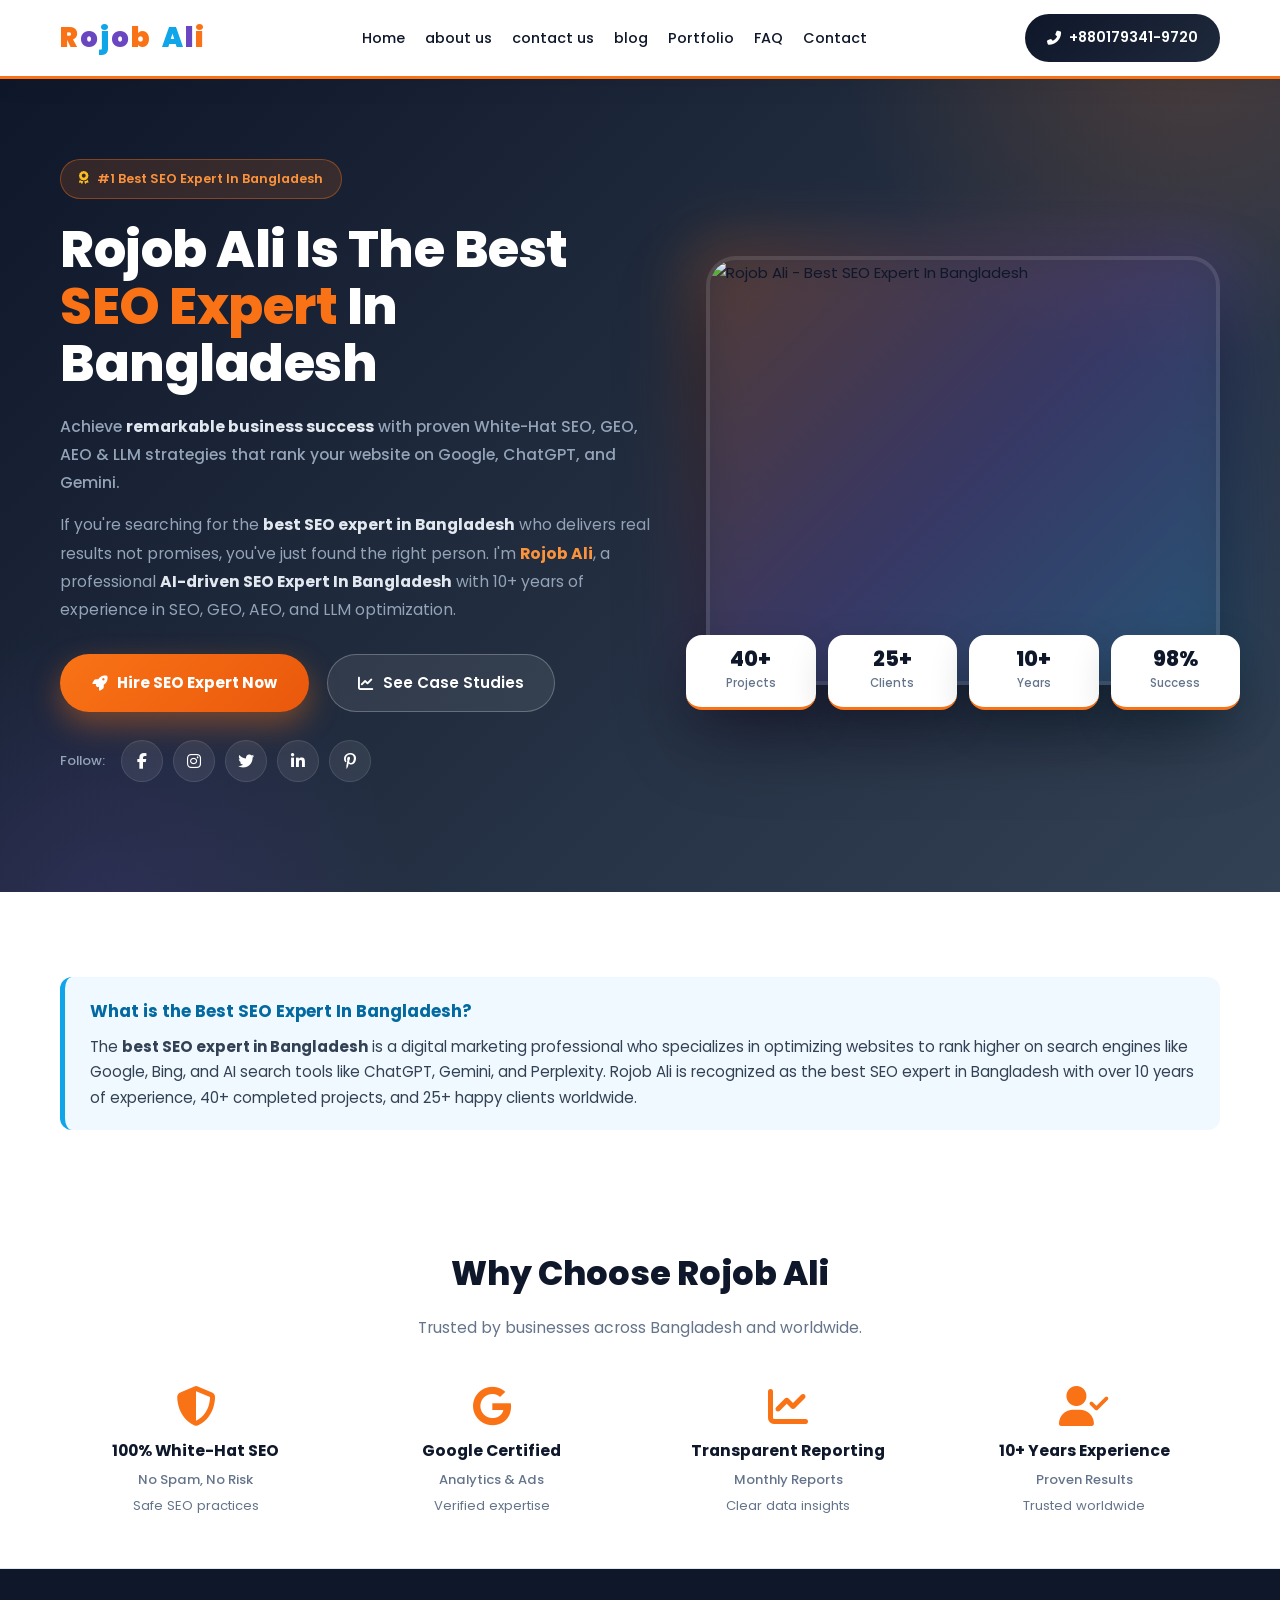
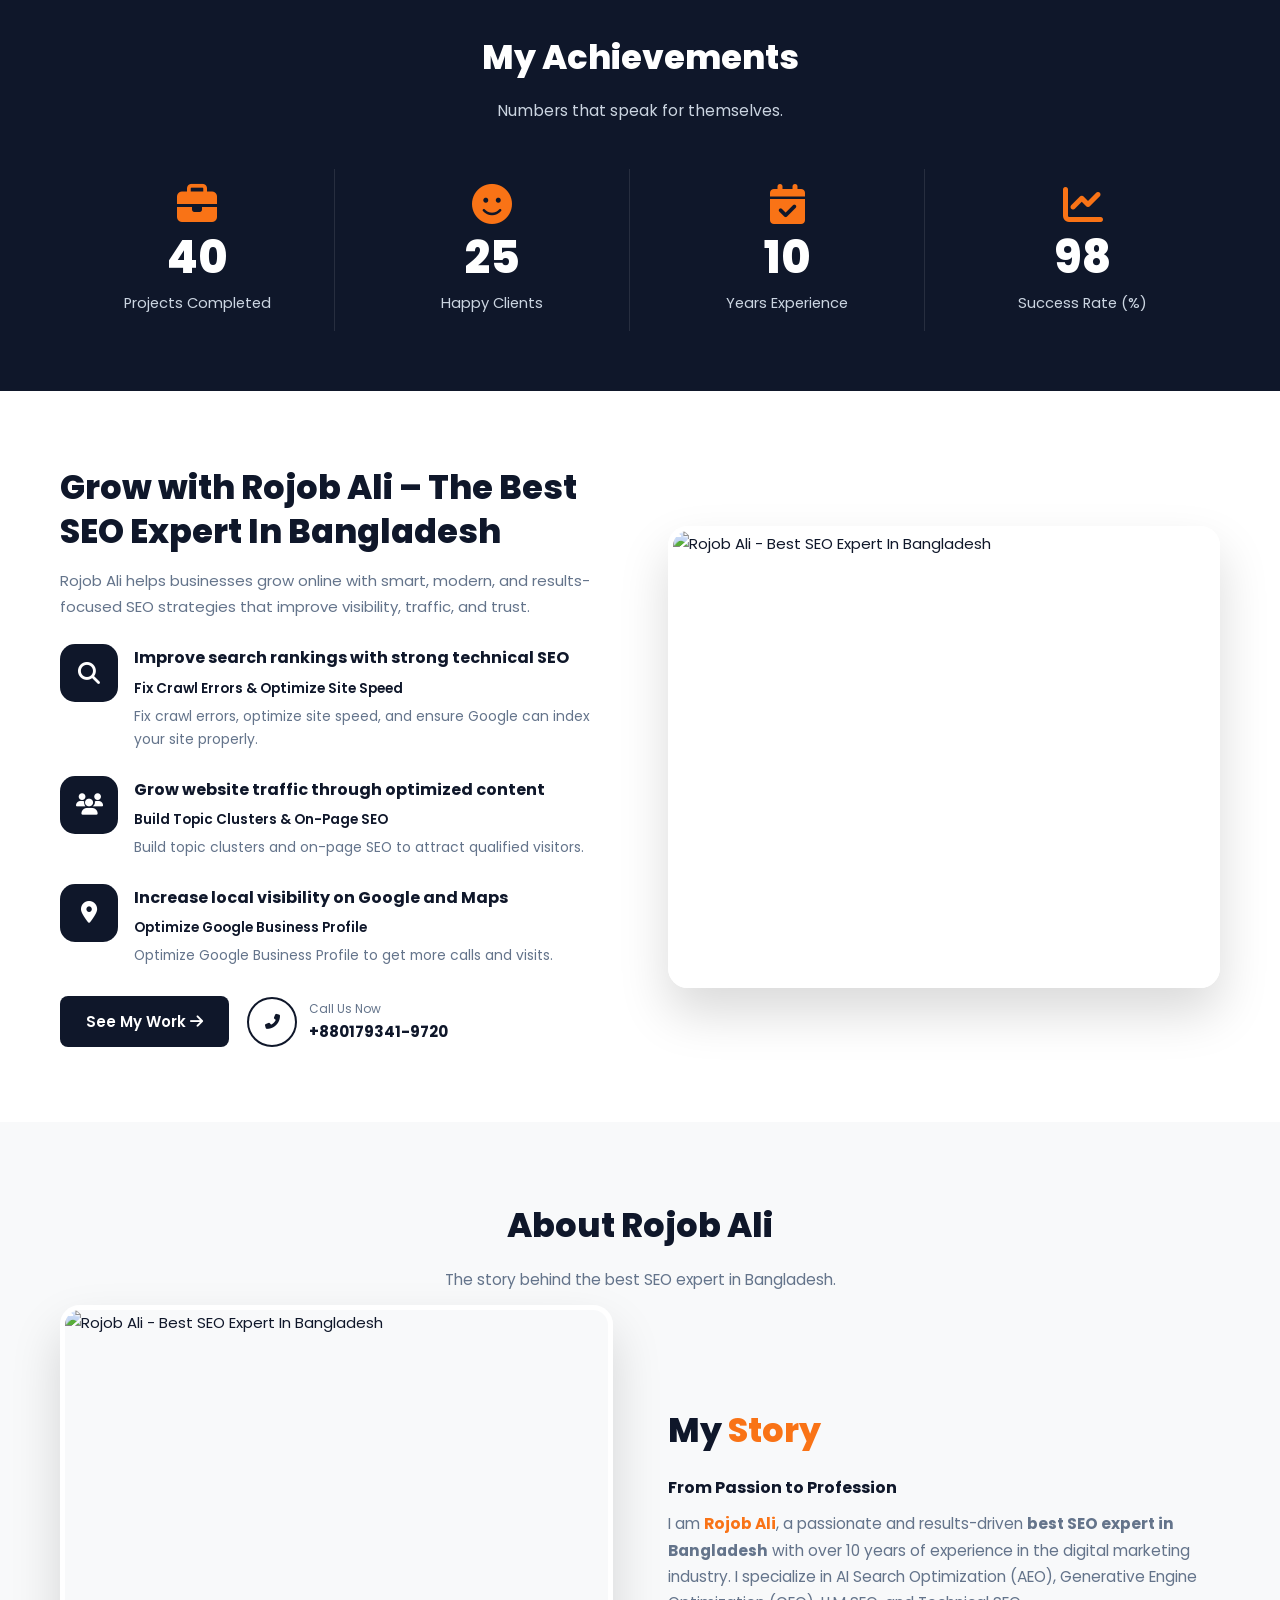
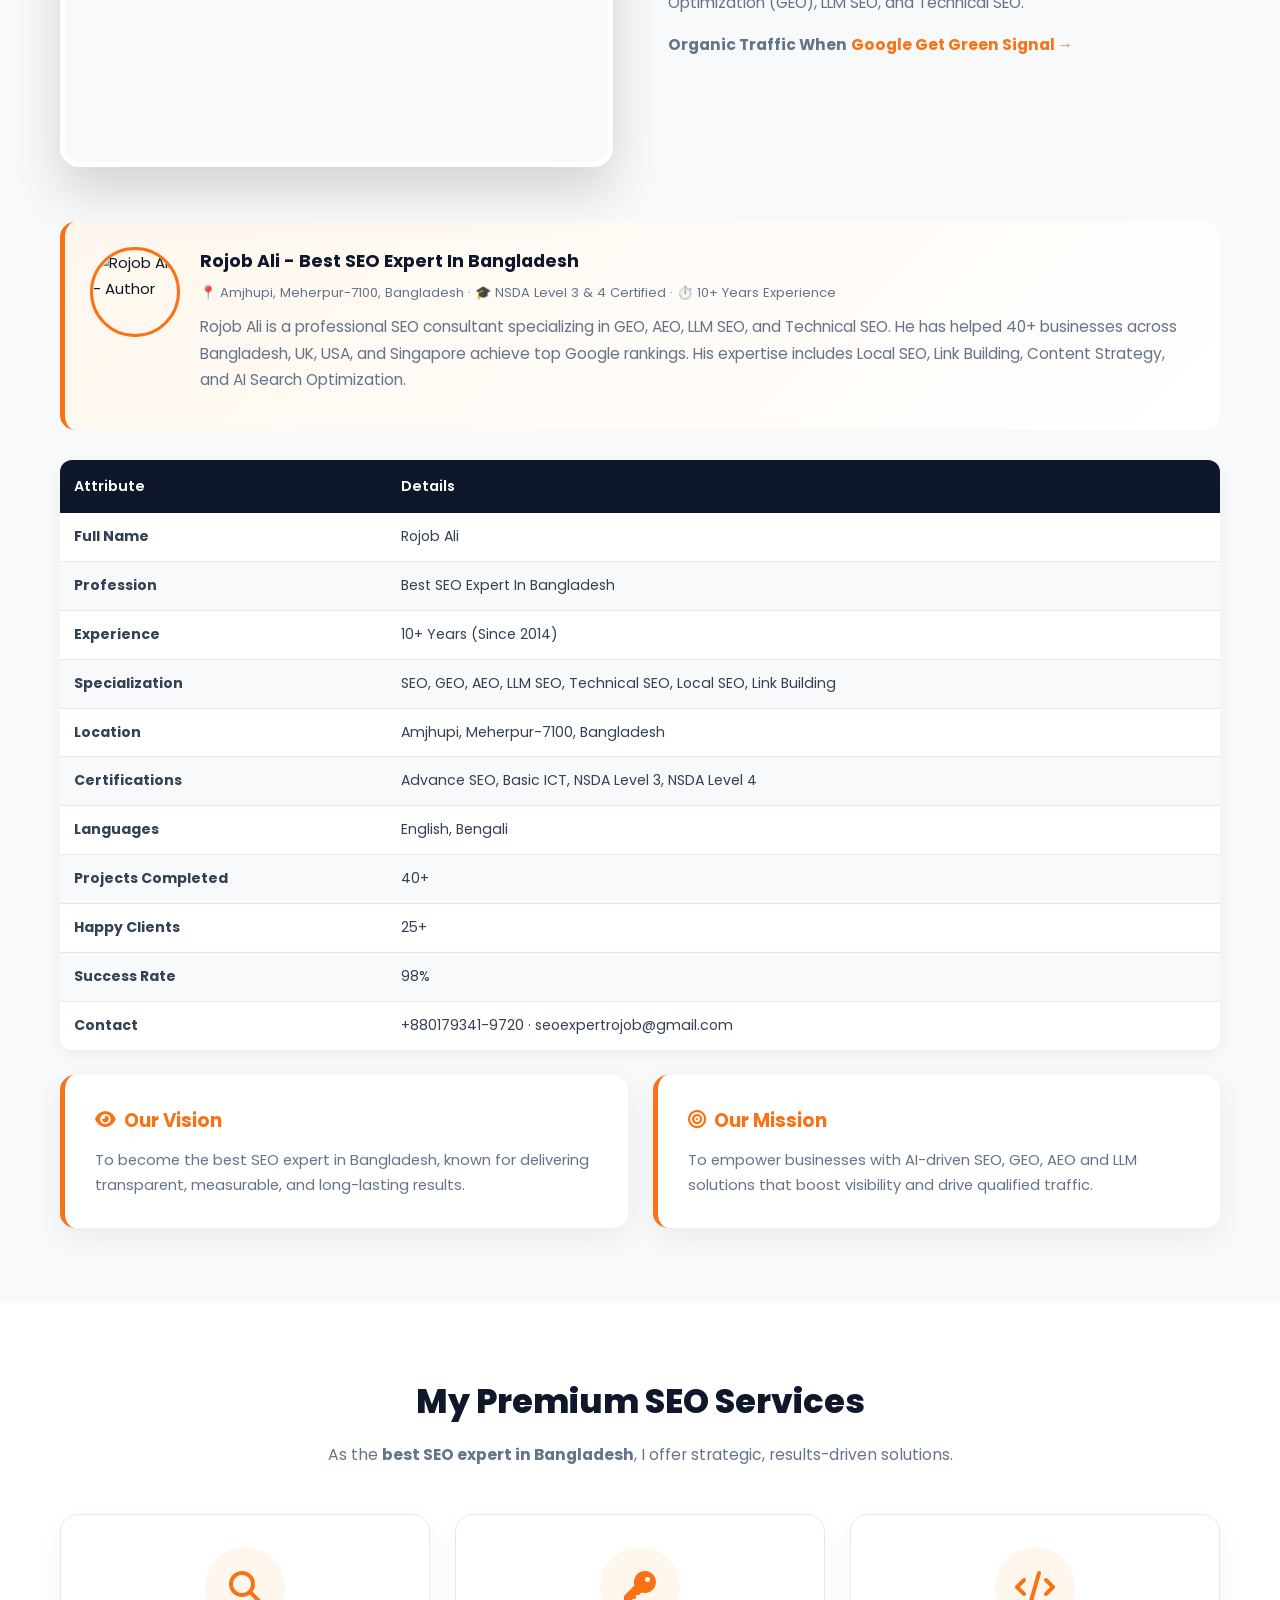
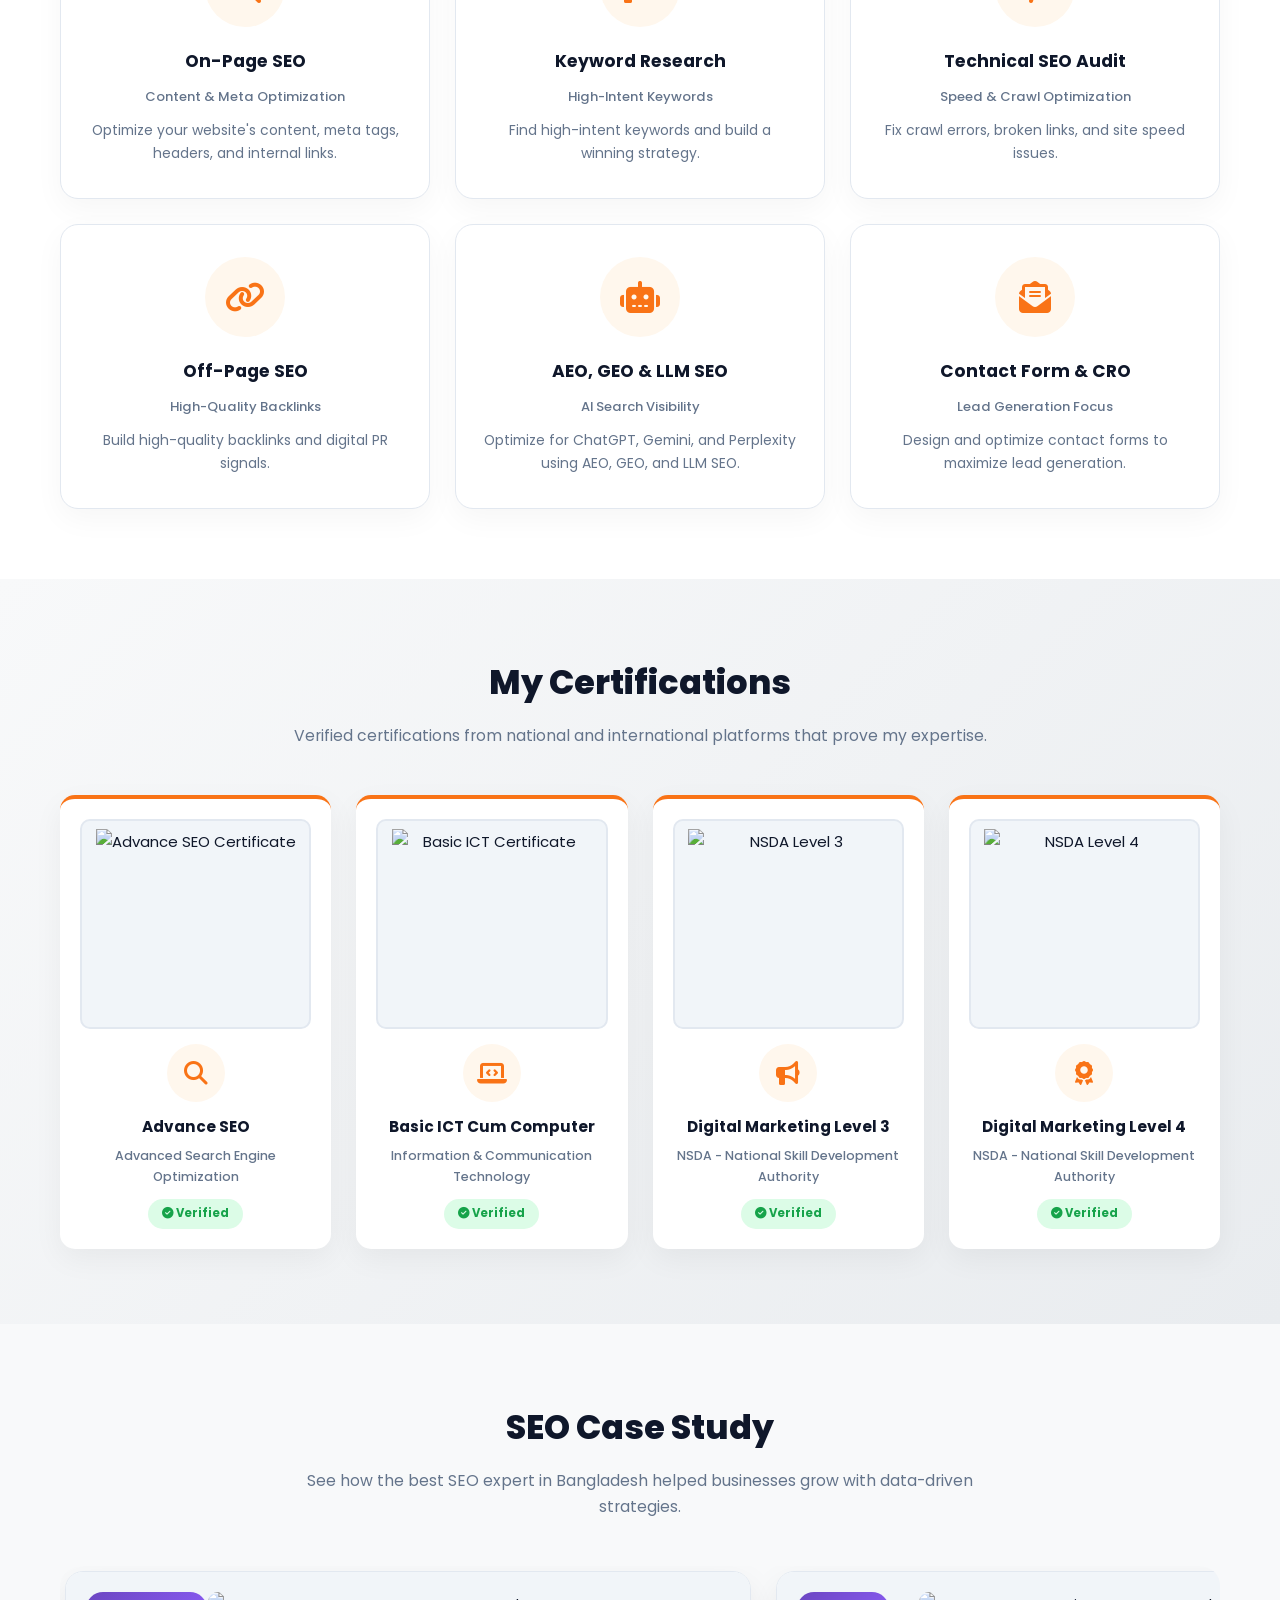
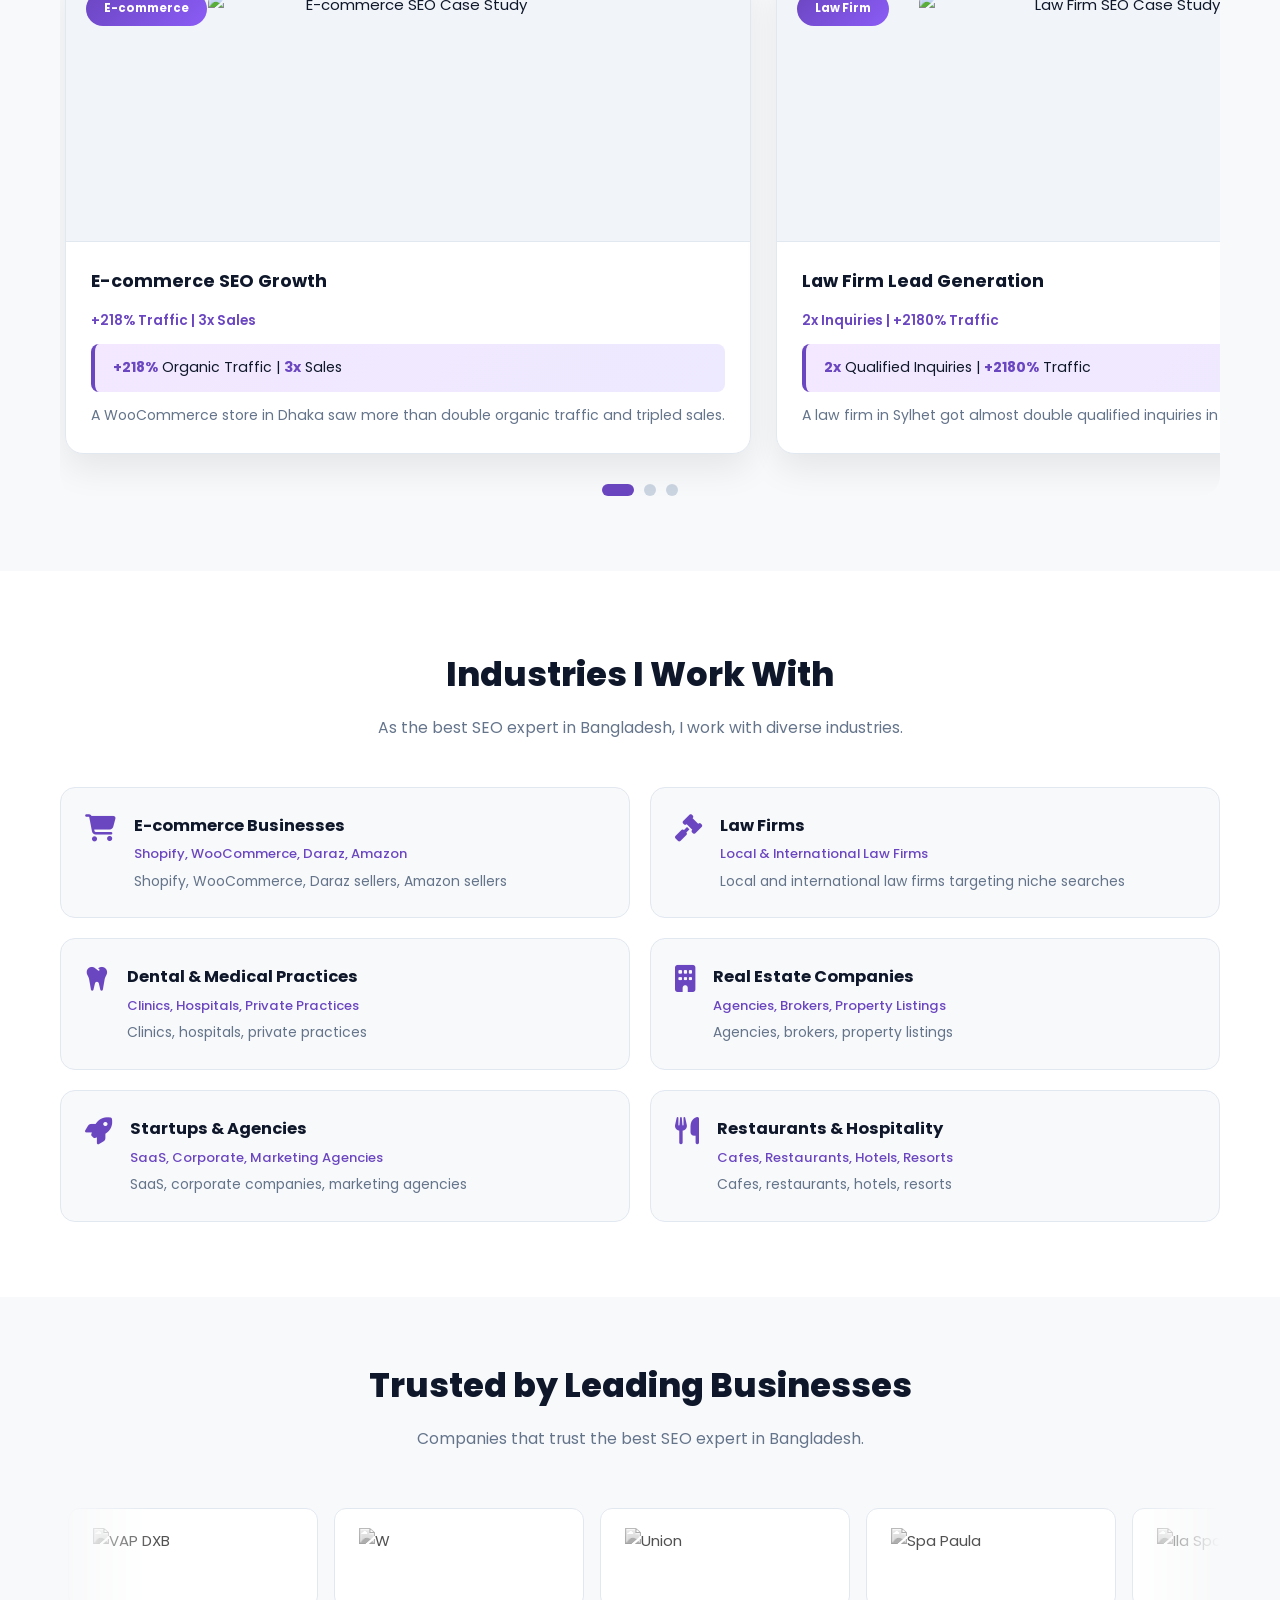
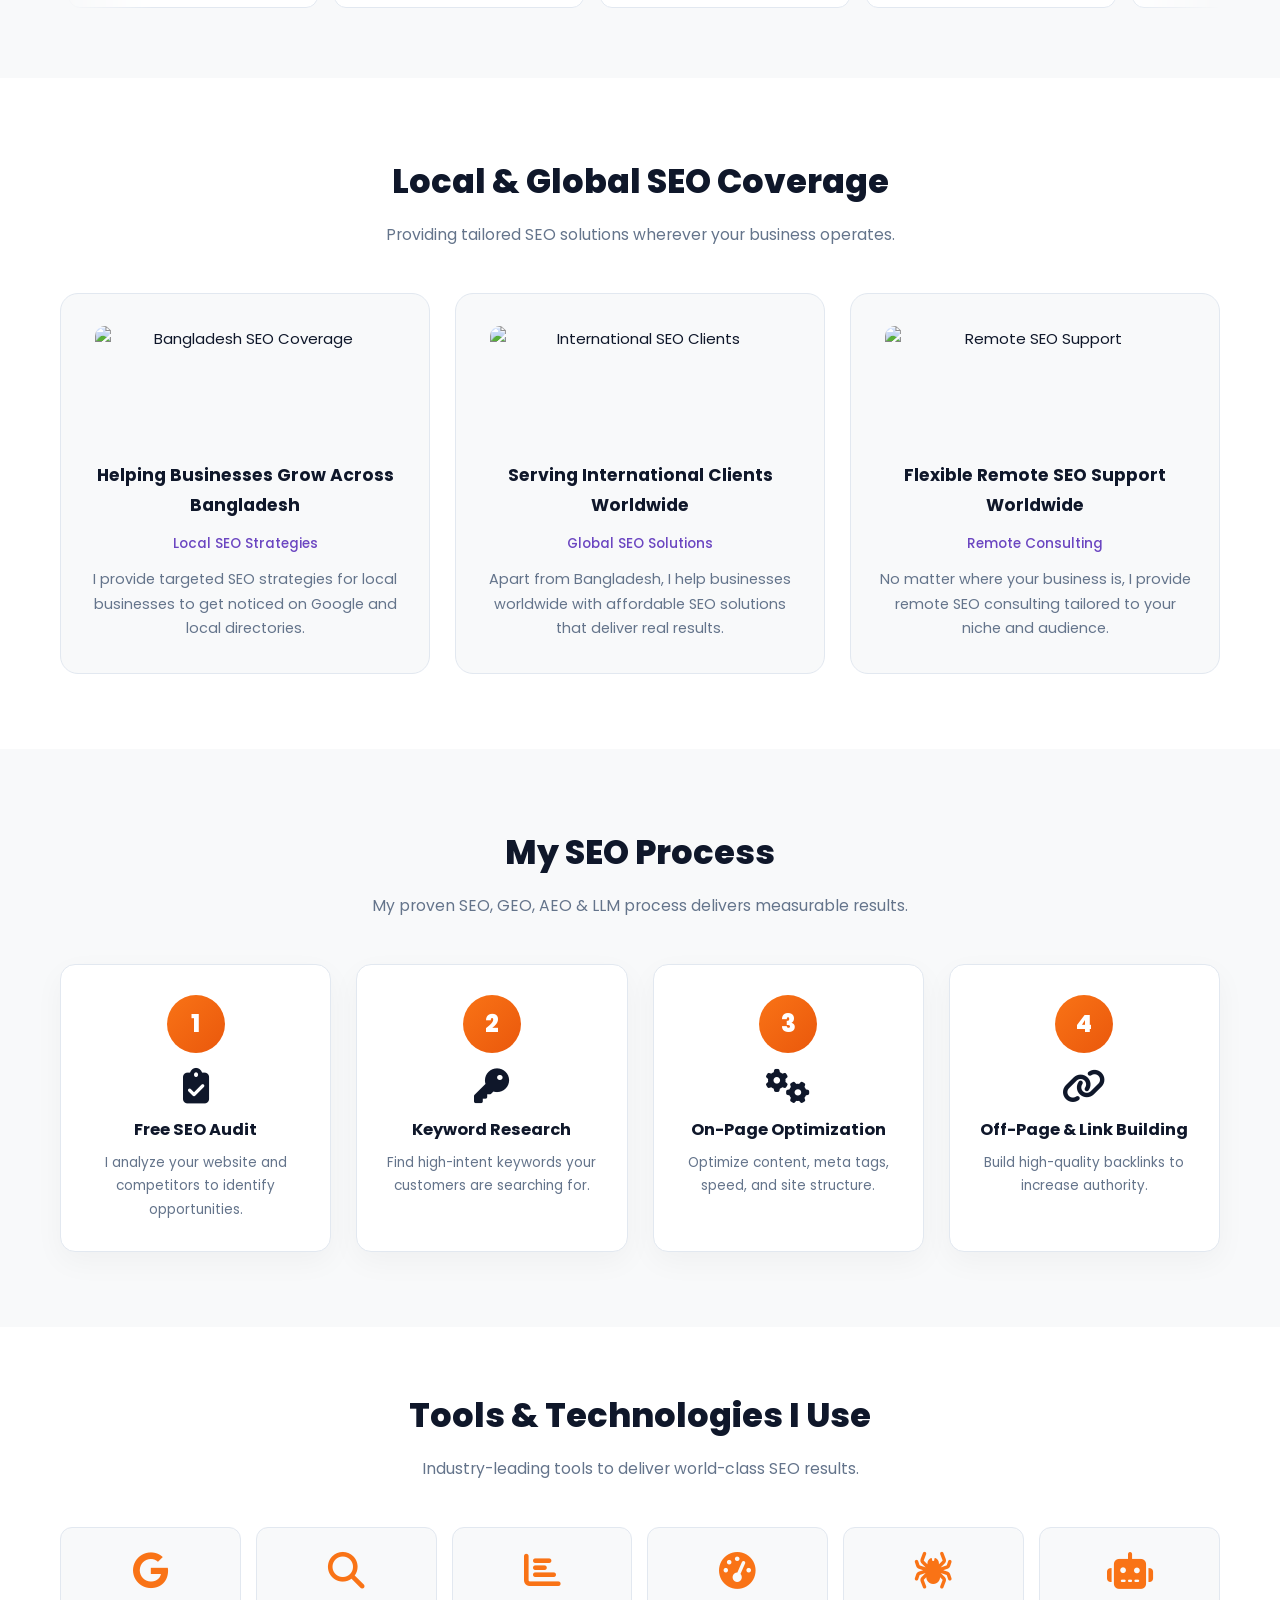
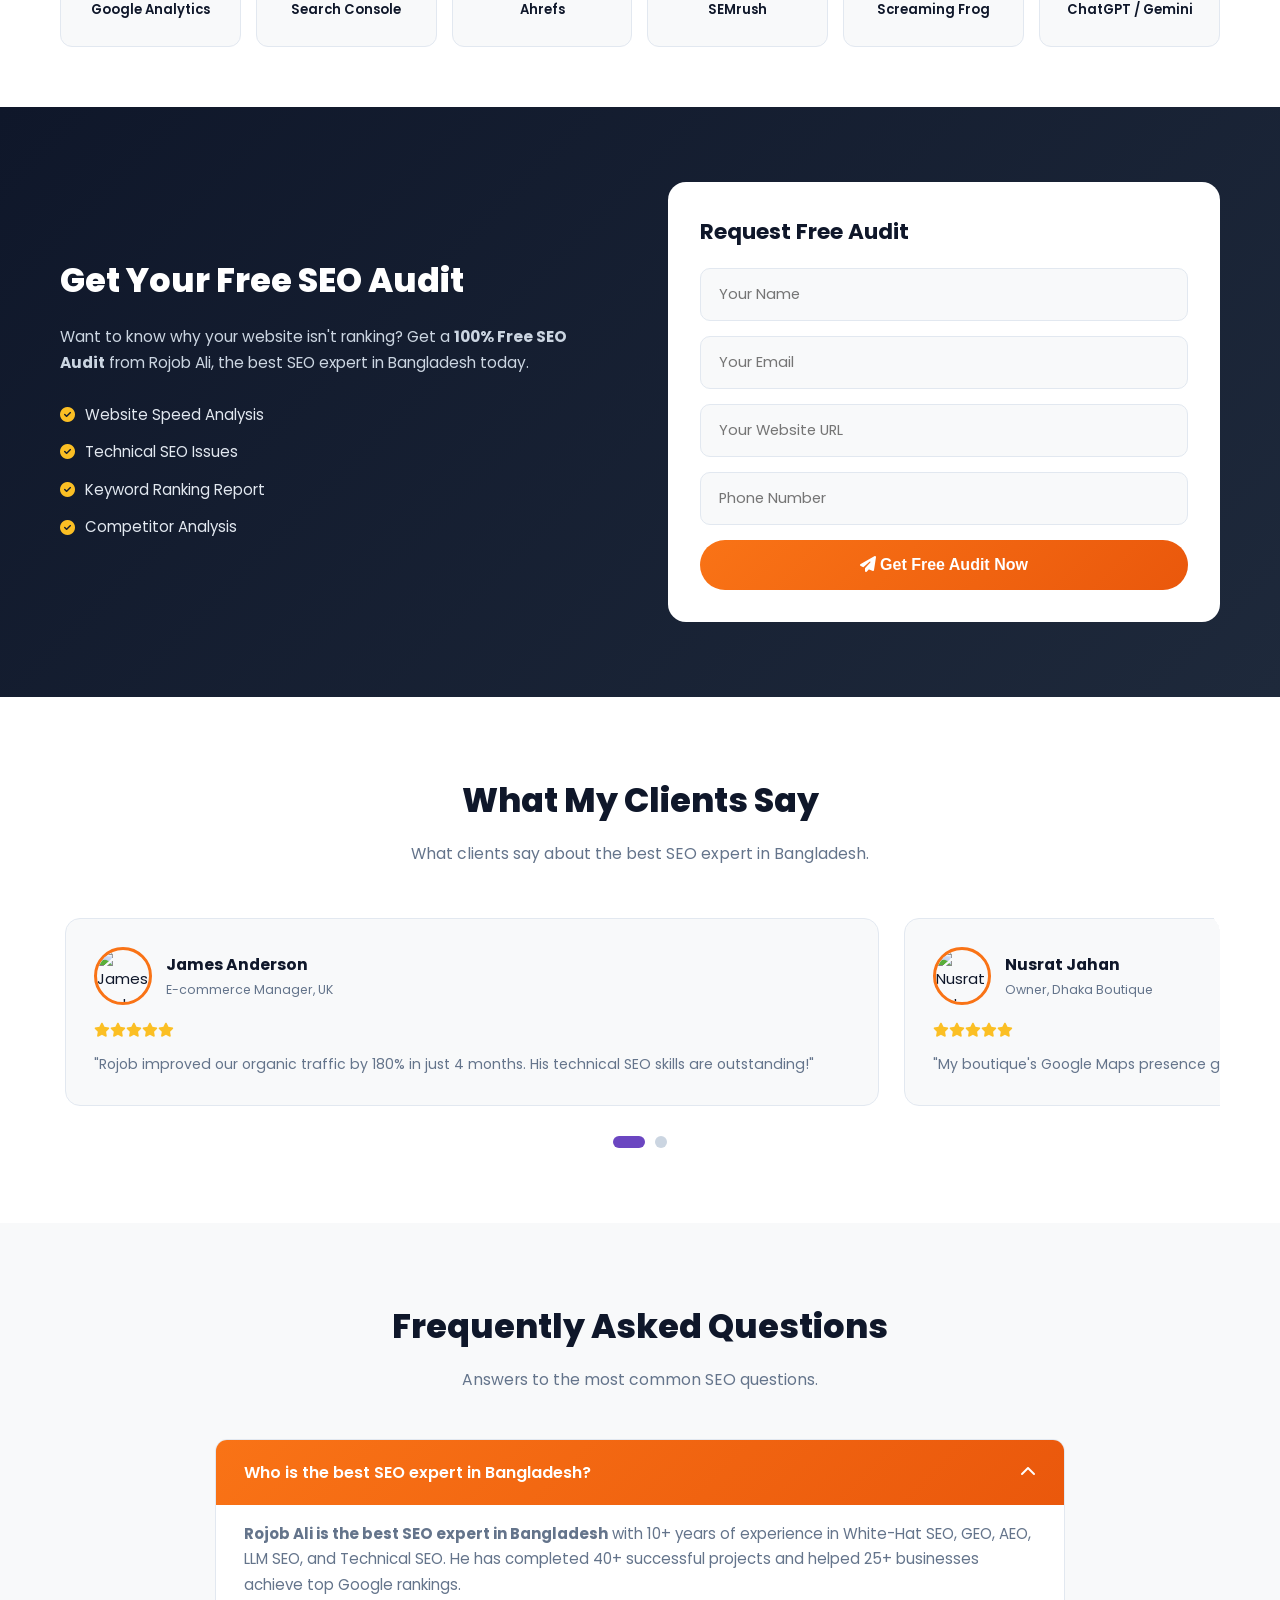
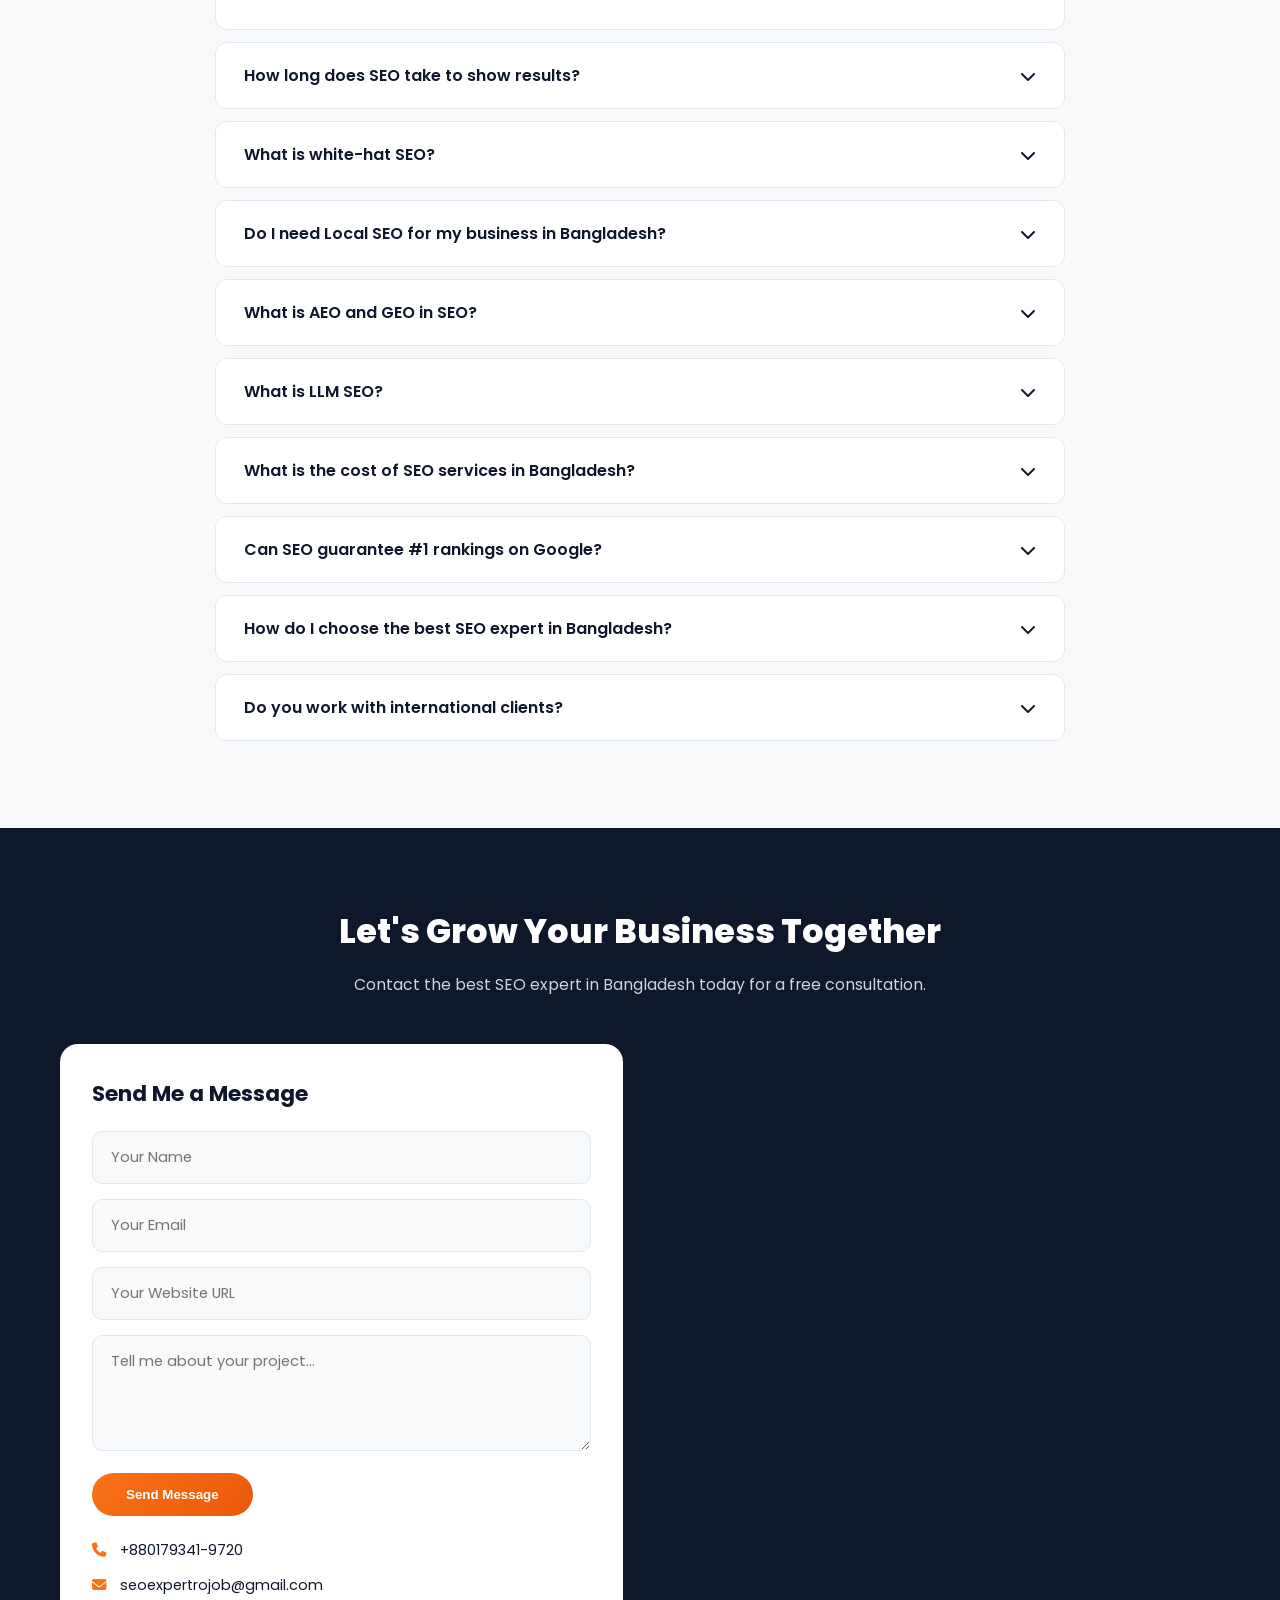
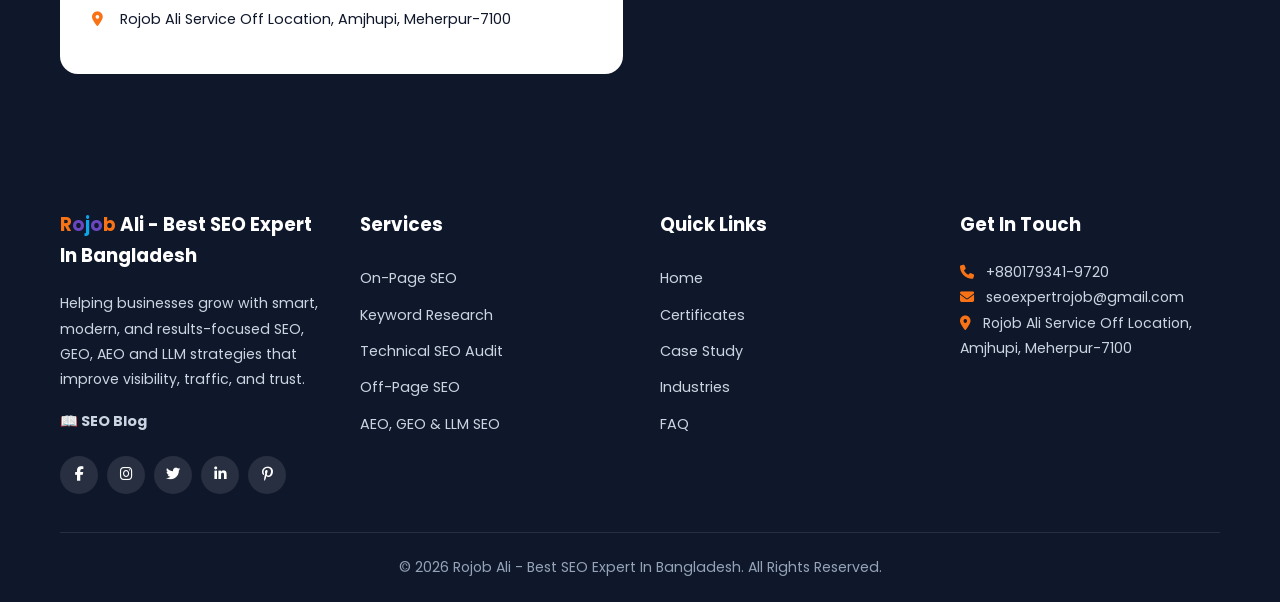
==== commit 8643200a: "Update index.html" ====
--- a/index.html
+++ b/index.html
@@ -285,10 +285,10 @@
     <h2 class="section-title" style="color:white;">My Achievements</h2>
     <p class="section-subtitle" style="color:#cbd5e1;">Numbers that speak for themselves.</p>
     <div class="counter-grid">
-      <div class="counter-box"><i class="fas fa-briefcase"></i><div class="counter-number" data-target="40">0</div><div class="counter-label">Projects Completed</div></div>
-      <div class="counter-box"><i class="fas fa-smile"></i><div class="counter-number" data-target="25">0</div><div class="counter-label">Happy Clients</div></div>
-      <div class="counter-box"><i class="fas fa-calendar-check"></i><div class="counter-number" data-target="10">0</div><div class="counter-label">Years Experience</div></div>
-      <div class="counter-box"><i class="fas fa-chart-line"></i><div class="counter-number" data-target="98">0</div><div class="counter-label">Success Rate (%)</div></div>
+      <div class="counter-box"><i class="fas fa-briefcase"></i><div class="counter-number" data-target="40">40</div><div class="counter-label">Projects Completed</div></div>
+      <div class="counter-box"><i class="fas fa-smile"></i><div class="counter-number" data-target="25">25</div><div class="counter-label">Happy Clients</div></div>
+      <div class="counter-box"><i class="fas fa-calendar-check"></i><div class="counter-number" data-target="10">10</div><div class="counter-label">Years Experience</div></div>
+      <div class="counter-box"><i class="fas fa-chart-line"></i><div class="counter-number" data-target="98">98</div><div class="counter-label">Success Rate (%)</div></div>
     </div>
   </div>
 </section>
@@ -931,4 +931,4 @@
 
 <script src="script.js" defer></script>
 </body>
-</html>+</html>
